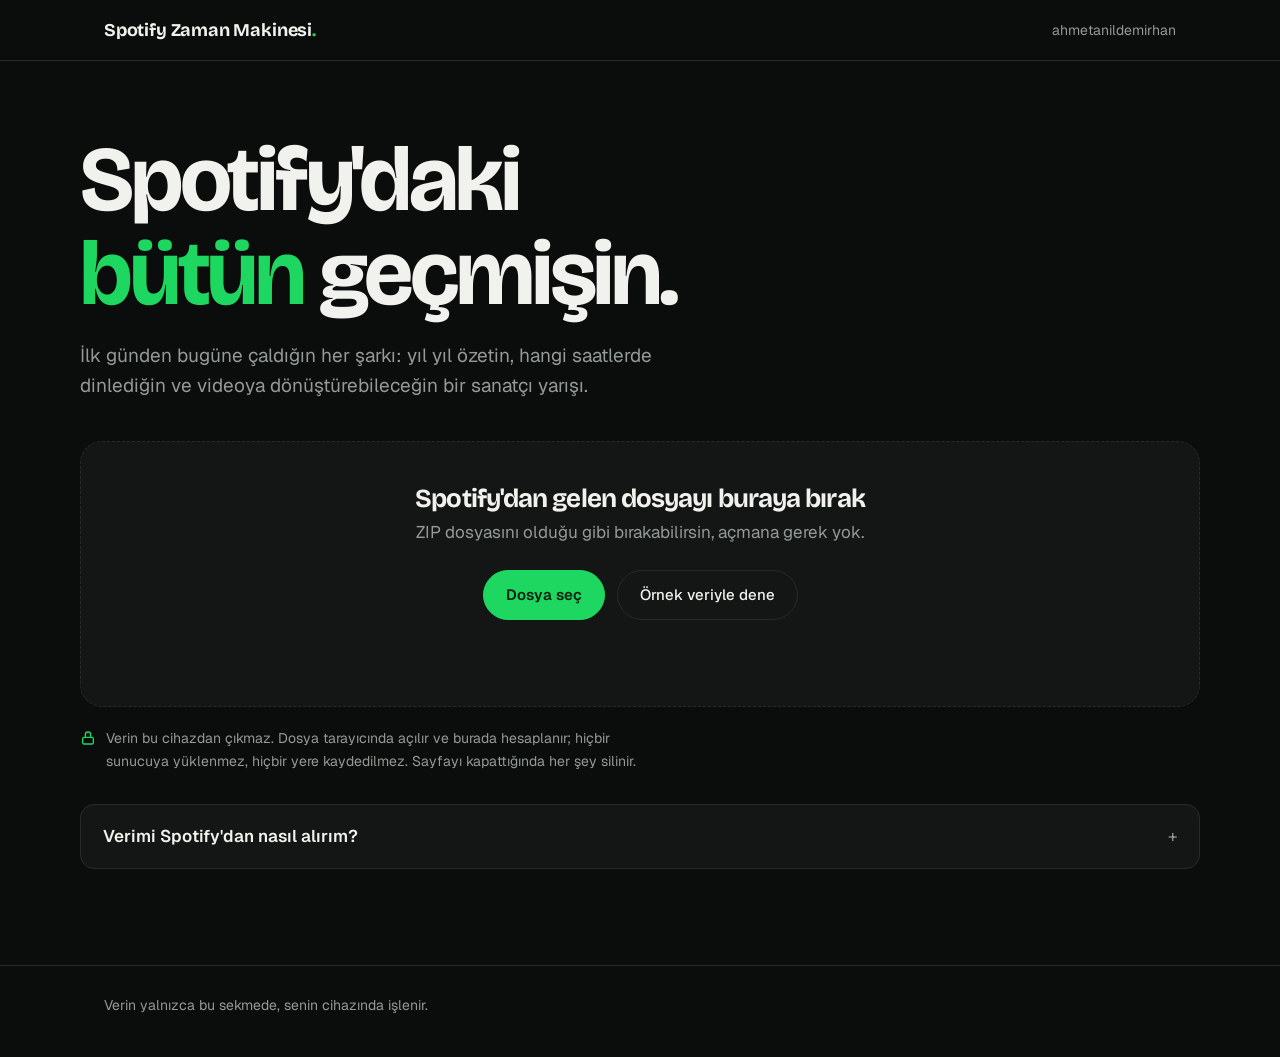
==== spotify/index.html @ abba5cdc "Spotify page: stream large exports, count real skips, spread bar colors Tested against a full 13-yea" ====
<!doctype html>
<html lang="tr">
<head>
  <meta charset="utf-8">
  <meta name="viewport" content="width=device-width, initial-scale=1">
  <title>Spotify Zaman Makinesi</title>
  <meta name="description" content="Spotify'daki bütün dinleme geçmişini yükle: yıllara göre özetin, dinleme saatlerin ve videoya dönüştürülebilen sanatçı yarışın. Verin cihazından çıkmaz.">
  <meta name="robots" content="noindex">
  <meta name="theme-color" content="#0b0d0c">
  <link rel="preconnect" href="https://fonts.googleapis.com">
  <link rel="preconnect" href="https://fonts.gstatic.com" crossorigin>
  <link href="https://fonts.googleapis.com/css2?family=Bricolage+Grotesque:opsz,wght@12..96,500..800&family=Geist:wght@400;500;600&display=swap" rel="stylesheet">
  <style>
    :root {
      color-scheme: dark;
      --bg: #0b0d0c;
      --bg-2: #131615;
      --bg-3: #1b1f1d;
      --line: #262b29;
      --text: #f1f2ee;
      --muted: #949a95;
      --accent: #1ed760;
      --accent-ink: #06210f;
      --warm: #ff4d2e;
      --radius: 14px;
      --max: 1120px;
    }
    * { box-sizing: border-box; margin: 0; padding: 0; }
    html { scroll-behavior: smooth; }
    body {
      background: var(--bg);
      color: var(--text);
      font-family: Geist, system-ui, sans-serif;
      font-size: 17px;
      line-height: 1.6;
      -webkit-font-smoothing: antialiased;
    }
    a { color: inherit; }
    button, select, input { font: inherit; color: inherit; }
    .wrap { max-width: var(--max); margin: 0 auto; padding: 0 24px; }
    .display { font-family: "Bricolage Grotesque", system-ui, sans-serif; font-weight: 700; letter-spacing: -.035em; line-height: 1.02; }
    .muted { color: var(--muted); }
    .hidden { display: none !important; }

    header.top { border-bottom: 1px solid var(--line); }
    header.top .wrap { display: flex; align-items: center; justify-content: space-between; gap: 16px; height: 60px; }
    .logo { font-family: "Bricolage Grotesque", system-ui, sans-serif; font-weight: 700; text-decoration: none; font-size: 18px; letter-spacing: -.01em; white-space: nowrap; }
    .logo span { color: var(--accent); }
    .top-link { font-size: 14px; color: var(--muted); text-decoration: none; }
    .top-link:hover { color: var(--text); }

    .btn {
      display: inline-flex; align-items: center; justify-content: center; gap: 8px;
      padding: 12px 22px; border-radius: 999px; border: 1px solid var(--line);
      background: var(--bg-2); cursor: pointer; font-weight: 500; font-size: 15px;
      text-decoration: none; transition: border-color .2s, background .2s;
    }
    .btn:hover { border-color: var(--muted); }
    .btn.primary { background: var(--accent); color: var(--accent-ink); border-color: var(--accent); font-weight: 600; }
    .btn.primary:hover { background: #3be476; }
    .btn:disabled { opacity: .45; cursor: not-allowed; }

    /* Upload screen */
    .intro { padding: 72px 0 96px; }
    .intro h1 { font-size: clamp(44px, 8vw, 92px); max-width: 12ch; }
    .intro h1 em { font-style: normal; color: var(--accent); }
    .intro .lead { font-size: 19px; color: var(--muted); max-width: 46ch; margin-top: 20px; }
    .drop {
      margin-top: 40px; border: 1.5px dashed var(--line); border-radius: 22px;
      padding: 44px 24px; text-align: center; background: var(--bg-2);
      transition: border-color .2s, background .2s;
    }
    .drop.over { border-color: var(--accent); background: #10201a; }
    .drop h2 { font-size: 26px; }
    .drop p { color: var(--muted); margin-top: 6px; }
    .drop .actions { margin-top: 24px; display: flex; flex-wrap: wrap; gap: 12px; justify-content: center; }
    .status { margin-top: 18px; min-height: 1.6em; font-size: 15px; }
    .status.error { color: var(--warm); }
    .privacy { display: flex; gap: 10px; align-items: flex-start; margin-top: 20px; font-size: 14px; color: var(--muted); max-width: 64ch; }
    .privacy svg { flex: none; margin-top: 3px; color: var(--accent); }

    details.howto { margin-top: 32px; border: 1px solid var(--line); border-radius: var(--radius); background: var(--bg-2); }
    details.howto summary { cursor: pointer; padding: 18px 22px; font-weight: 600; list-style: none; display: flex; justify-content: space-between; gap: 12px; }
    details.howto summary::-webkit-details-marker { display: none; }
    details.howto summary::after { content: "+"; color: var(--muted); font-weight: 400; }
    details.howto[open] summary::after { content: "–"; }
    details.howto ol { padding: 0 22px 22px 44px; color: var(--muted); }
    details.howto li { margin-top: 8px; }
    details.howto strong { color: var(--text); font-weight: 600; }

    /* Results */
    .banner {
      margin-top: 24px; padding: 12px 18px; border-radius: 12px; font-size: 15px;
      background: #10201a; border: 1px solid #1d3a2b; display: flex; gap: 12px; flex-wrap: wrap; align-items: center; justify-content: space-between;
    }
    .banner.warn { background: #24130f; border-color: #4a2219; }
    .banner button { background: none; border: none; color: var(--accent); cursor: pointer; font-weight: 600; padding: 0; }
    section.block { padding: 72px 0 0; }
    section.block:last-of-type { padding-bottom: 96px; }
    .eyebrow { font-size: 13px; text-transform: uppercase; letter-spacing: .14em; color: var(--accent); font-weight: 600; }
    section.block h2 { font-size: clamp(32px, 5vw, 52px); margin-top: 10px; }
    section.block .intro-text { color: var(--muted); margin-top: 10px; max-width: 60ch; }

    .hero-res { padding-top: 56px; }
    .hero-res .since { color: var(--muted); font-size: 18px; }
    .hero-res .big { font-size: clamp(64px, 14vw, 168px); color: var(--accent); margin-top: 6px; }
    .hero-res .big small { font-size: .32em; color: var(--text); letter-spacing: -.02em; margin-left: .2em; }
    .hero-res .sub { font-size: 20px; margin-top: 10px; max-width: 40ch; }
    .stats { display: grid; grid-template-columns: repeat(auto-fill, minmax(190px, 1fr)); gap: 12px; margin-top: 40px; }
    .stat { background: var(--bg-2); border: 1px solid var(--line); border-radius: var(--radius); padding: 18px 20px; min-width: 0; }
    .stat .k { font-size: 13px; color: var(--muted); }
    .stat .v { font-family: "Bricolage Grotesque", system-ui, sans-serif; font-weight: 700; font-size: 30px; letter-spacing: -.03em; margin-top: 2px; overflow-wrap: anywhere; line-height: 1.15; }
    .stat .v.sm { font-size: 20px; }
    .stat .d { font-size: 14px; color: var(--muted); margin-top: 4px; overflow-wrap: anywhere; }
    .first-song { margin-top: 12px; background: var(--bg-2); border: 1px solid var(--line); border-radius: var(--radius); padding: 18px 20px; }
    .first-song .k { font-size: 13px; color: var(--muted); }
    .first-song .v { font-size: 19px; font-weight: 600; margin-top: 2px; overflow-wrap: anywhere; }

    .year-bars { display: flex; align-items: flex-end; gap: 6px; height: 200px; margin-top: 32px; padding-bottom: 26px; position: relative; }
    .year-bars button {
      flex: 1; min-width: 0; height: 100%; display: flex; flex-direction: column; justify-content: flex-end; align-items: center;
      background: none; border: none; cursor: pointer; position: relative; padding: 0;
    }
    .year-bars .bar { width: 100%; background: var(--bg-3); border-radius: 6px 6px 2px 2px; transition: background .2s; }
    .year-bars button:hover .bar, .year-bars button.peak .bar { background: var(--accent); }
    .year-bars .lbl { position: absolute; bottom: -24px; font-size: 12px; color: var(--muted); }
    .year-bars .val { font-size: 11px; color: var(--muted); margin-bottom: 4px; white-space: nowrap; }

    .years { display: grid; grid-template-columns: repeat(auto-fill, minmax(300px, 1fr)); gap: 14px; margin-top: 40px; }
    .year { background: var(--bg-2); border: 1px solid var(--line); border-radius: 18px; padding: 22px; min-width: 0; scroll-margin-top: 20px; }
    .year .yh { display: flex; justify-content: space-between; align-items: baseline; gap: 12px; }
    .year .yn { font-size: 40px; }
    .year .yt { color: var(--muted); font-size: 14px; text-align: right; }
    .year h3 { font-size: 12px; text-transform: uppercase; letter-spacing: .12em; color: var(--muted); font-weight: 600; margin-top: 18px; }
    .rank { list-style: none; margin-top: 8px; }
    .rank li { display: grid; grid-template-columns: 20px 1fr auto; gap: 8px; align-items: center; font-size: 15px; padding: 5px 0; min-width: 0; }
    .rank .n { color: var(--muted); font-size: 13px; text-align: right; }
    .rank .t { min-width: 0; overflow: hidden; text-overflow: ellipsis; white-space: nowrap; }
    .rank .t span { color: var(--muted); }
    .rank .m { color: var(--muted); font-size: 13px; white-space: nowrap; }
    .rank .meter { grid-column: 2 / 4; height: 3px; background: var(--bg-3); border-radius: 2px; margin-top: -2px; overflow: hidden; }
    .rank .meter i { display: block; height: 100%; background: var(--accent); border-radius: 2px; }
    .rank li.top .t { font-weight: 600; }

    .tabs { display: inline-flex; gap: 4px; padding: 4px; border-radius: 999px; background: var(--bg-2); border: 1px solid var(--line); margin-top: 28px; }
    .tabs button { border: none; background: none; padding: 8px 16px; border-radius: 999px; cursor: pointer; font-size: 14px; color: var(--muted); }
    .tabs button[aria-selected="true"] { background: var(--text); color: var(--bg); font-weight: 600; }
    .alltime { margin-top: 20px; background: var(--bg-2); border: 1px solid var(--line); border-radius: 18px; padding: 10px 22px 18px; }
    .alltime .rank li { font-size: 16px; padding: 7px 0; }

    .heat-wrap { margin-top: 32px; background: var(--bg-2); border: 1px solid var(--line); border-radius: 18px; padding: 22px; }
    .heat { display: grid; grid-template-columns: 34px repeat(24, 1fr); gap: 3px; }
    .heat .c { aspect-ratio: 1; border-radius: 3px; background: var(--accent); min-width: 0; }
    .heat .dl { font-size: 12px; color: var(--muted); align-self: center; }
    .heat .hl { font-size: 11px; color: var(--muted); text-align: center; }
    .heat-facts { display: grid; grid-template-columns: repeat(auto-fit, minmax(200px, 1fr)); gap: 12px; margin-top: 16px; }

    .race-box { margin-top: 32px; background: var(--bg-2); border: 1px solid var(--line); border-radius: 18px; padding: 18px; }
    .race-stage { display: flex; justify-content: center; background: #060807; border-radius: 12px; overflow: hidden; }
    .race-stage canvas { display: block; max-width: 100%; max-height: 72vh; width: auto; height: auto; }
    .race-controls { display: flex; flex-wrap: wrap; gap: 12px 18px; align-items: center; margin-top: 16px; }
    .race-controls label { display: flex; flex-direction: column; gap: 4px; font-size: 12px; color: var(--muted); }
    .race-controls select {
      background: var(--bg-3); border: 1px solid var(--line); border-radius: 10px; padding: 8px 12px; font-size: 14px; color: var(--text);
    }
    .race-controls .grow { flex: 1; }
    .scrub { display: flex; gap: 12px; align-items: center; margin-top: 14px; }
    .scrub input { flex: 1; accent-color: var(--accent); }
    .scrub .when { font-size: 14px; color: var(--muted); min-width: 9ch; text-align: right; font-variant-numeric: tabular-nums; }
    .rec-note { font-size: 14px; color: var(--muted); margin-top: 12px; }
    .rec-note.on { color: var(--warm); }

    footer { border-top: 1px solid var(--line); padding: 28px 0 40px; font-size: 14px; color: var(--muted); }
    footer .wrap { display: flex; flex-wrap: wrap; gap: 12px 24px; justify-content: space-between; }

    @media (max-width: 600px) {
      .wrap { padding: 0 16px; }
      .intro { padding: 48px 0 64px; }
      .drop { padding: 32px 18px; }
      .years { display: flex; overflow-x: auto; scroll-snap-type: x mandatory; gap: 10px; margin: 32px -16px 0; padding: 0 16px 8px; scroll-padding: 0 16px; }
      .year { flex: 0 0 86%; scroll-snap-align: start; }
      .heat { grid-template-columns: 26px repeat(24, 1fr); gap: 2px; }
      .heat .hl:nth-child(odd) { visibility: hidden; }
      .race-box { padding: 10px; }
      .year-bars .val { display: none; }
    }
  </style>
</head>
<body>

<header class="top">
  <div class="wrap">
    <a class="logo" href="./">Spotify Zaman Makinesi<span>.</span></a>
    <a class="top-link" href="../">ahmetanildemirhan</a>
  </div>
</header>

<main>
  <!-- Upload -->
  <div id="upload" class="wrap intro">
    <h1 class="display">Spotify'daki <em>bütün</em> geçmişin.</h1>
    <p class="lead">İlk günden bugüne çaldığın her şarkı: yıl yıl özetin, hangi saatlerde dinlediğin ve videoya dönüştürebileceğin bir sanatçı yarışı.</p>

    <div class="drop" id="drop">
      <h2 class="display">Spotify'dan gelen dosyayı buraya bırak</h2>
      <p>ZIP dosyasını olduğu gibi bırakabilirsin, açmana gerek yok.</p>
      <div class="actions">
        <button class="btn primary" id="pick">Dosya seç</button>
        <button class="btn" id="demo">Örnek veriyle dene</button>
      </div>
      <input type="file" id="file" accept=".zip,.json,application/zip,application/json" multiple hidden>
      <div class="status" id="status" role="status"></div>
    </div>

    <p class="privacy">
      <svg width="16" height="16" viewBox="0 0 24 24" fill="none" stroke="currentColor" stroke-width="2" aria-hidden="true"><rect x="4" y="11" width="16" height="10" rx="2"/><path d="M8 11V7a4 4 0 0 1 8 0v4"/></svg>
      <span>Verin bu cihazdan çıkmaz. Dosya tarayıcında açılır ve burada hesaplanır; hiçbir sunucuya yüklenmez, hiçbir yere kaydedilmez. Sayfayı kapattığında her şey silinir.</span>
    </p>

    <details class="howto">
      <summary>Verimi Spotify'dan nasıl alırım?</summary>
      <ol>
        <li>Bilgisayardan <strong>spotify.com/account/privacy</strong> adresine gir ve giriş yap.</li>
        <li>Aşağı in, <strong>"Extended streaming history"</strong> (Genişletilmiş dinleme geçmişi) kutusunu işaretle. "Account data" sadece son bir yılı verir.</li>
        <li><strong>Request data</strong> butonuna bas ve Spotify'ın gönderdiği onay e-postasındaki linke tıkla.</li>
        <li>Birkaç gün içinde (en geç 30 gün) indirme linki e-postayla gelir. İndirdiğin <strong>my_spotify_data.zip</strong> dosyasını buraya bırak.</li>
      </ol>
    </details>
  </div>

  <!-- Results -->
  <div id="results" class="hidden">
    <div class="wrap">
      <div class="banner hidden" id="banner"></div>

      <section class="hero-res">
        <p class="since" id="since"></p>
        <p class="big display" id="bigHours"></p>
        <p class="sub" id="bigSub"></p>
        <div class="stats" id="stats"></div>
        <div class="first-song" id="firstSong"></div>
      </section>

      <section class="block" id="race">
        <p class="eyebrow">Sanatçı yarışı</p>
        <h2 class="display">Kim, ne zaman öne geçti?</h2>
        <p class="intro-text">En çok dinlediğin sanatçılar ay ay yarışıyor. Formatı seç, oynat, beğenirsen video olarak indir.</p>
        <div class="race-box">
          <div class="race-stage"><canvas id="raceCanvas" width="1920" height="1080" aria-label="Sanatçı yarışı animasyonu"></canvas></div>
          <div class="scrub">
            <button class="btn primary" id="play" style="padding:10px 18px">Oynat</button>
            <input type="range" id="scrub" min="0" max="1" step="0.01" value="0" aria-label="Zaman">
            <span class="when" id="when"></span>
          </div>
          <div class="race-controls">
            <label>Ölçü
              <select id="mode">
                <option value="total">Toplam (ilk günden beri)</option>
                <option value="window">Son 12 ay</option>
              </select>
            </label>
            <label>Format
              <select id="ratio">
                <option value="16:9">Yatay 16:9 (YouTube)</option>
                <option value="9:16">Dikey 9:16 (Reels, TikTok)</option>
                <option value="1:1">Kare 1:1</option>
              </select>
            </label>
            <label>Hız
              <select id="speed">
                <option value="2.5">Yavaş</option>
                <option value="4" selected>Normal</option>
                <option value="7">Hızlı</option>
              </select>
            </label>
            <span class="grow"></span>
            <button class="btn" id="record">Video olarak indir</button>
          </div>
          <p class="rec-note" id="recNote"></p>
        </div>
      </section>

      <section class="block" id="yearsSec">
        <p class="eyebrow">Yıl yıl</p>
        <h2 class="display">Her yılın kendi şarkısı var.</h2>
        <p class="intro-text">Yıllara göre toplam dinleme süren. Bir yıla dokunursan o yılın özetine gidersin.</p>
        <div class="year-bars" id="yearBars"></div>
        <div class="years" id="years"></div>
      </section>

      <section class="block">
        <p class="eyebrow">Tüm zamanlar</p>
        <h2 class="display">Hiç eskimeyenler.</h2>
        <div class="tabs" role="tablist">
          <button role="tab" aria-selected="true" data-tab="artists">Sanatçılar</button>
          <button role="tab" aria-selected="false" data-tab="tracks">Şarkılar</button>
        </div>
        <div class="alltime"><ol class="rank" id="allTime"></ol></div>
      </section>

      <section class="block">
        <p class="eyebrow">Dinleme saatlerin</p>
        <h2 class="display" id="clockTitle">Ne zaman dinliyorsun?</h2>
        <p class="intro-text">Haftanın günü ve saate göre toplam dinleme. Renk ne kadar koyuysa o saatte o kadar çok dinlemişsin.</p>
        <div class="heat-wrap">
          <div class="heat" id="heat"></div>
          <div class="heat-facts" id="heatFacts"></div>
        </div>
      </section>
    </div>
  </div>
</main>

<footer>
  <div class="wrap">
    <span>Verin yalnızca bu sekmede, senin cihazında işlenir.</span>
    <button class="btn hidden" id="reset" style="padding:8px 16px">Başka bir dosya yükle</button>
  </div>
</footer>

<script>
(function () {
  "use strict";

  var nf = new Intl.NumberFormat("tr-TR");
  var nf1 = new Intl.NumberFormat("tr-TR", { maximumFractionDigits: 1 });
  var MONTHS = ["Ocak", "Şubat", "Mart", "Nisan", "Mayıs", "Haziran", "Temmuz", "Ağustos", "Eylül", "Ekim", "Kasım", "Aralık"];
  var DAYS = ["Pzt", "Sal", "Çar", "Per", "Cum", "Cmt", "Paz"];
  var DAYS_LONG = ["Pazartesi", "Salı", "Çarşamba", "Perşembe", "Cuma", "Cumartesi", "Pazar"];
  var HOUR = 3.6e6;
  var MIN_PLAY = 30000; // Spotify counts a stream after 30 seconds.

  var $ = function (id) { return document.getElementById(id); };
  function esc(s) {
    return String(s).replace(/[&<>"']/g, function (c) {
      return { "&": "&amp;", "<": "&lt;", ">": "&gt;", '"': "&quot;", "'": "&#39;" }[c];
    });
  }
  function hours(ms) { return ms / HOUR; }
  function fmtHours(ms) {
    var h = hours(ms);
    return (h >= 10 ? nf.format(Math.round(h)) : nf1.format(h)) + " saat";
  }
  function fmtDate(t) {
    var d = new Date(t);
    return d.getDate() + " " + MONTHS[d.getMonth()] + " " + d.getFullYear();
  }

  /* ---------- Reading files ---------- */

  // Minimal ZIP reader: walks the central directory and inflates entries with
  // the browser's built-in DecompressionStream, so no library is needed.
  async function readZip(file, onEntry) {
    var buf = await file.arrayBuffer();
    var dv = new DataView(buf);
    var eocd = -1;
    for (var i = buf.byteLength - 22; i >= Math.max(0, buf.byteLength - 65557); i--) {
      if (dv.getUint32(i, true) === 0x06054b50) { eocd = i; break; }
    }
    if (eocd < 0) throw new Error("Bu dosya geçerli bir ZIP gibi görünmüyor.");
    var count = dv.getUint16(eocd + 10, true);
    var p = dv.getUint32(eocd + 16, true);
    if (p === 0xffffffff) throw new Error("ZIP dosyası çok büyük. Açıp içindeki JSON dosyalarını bırakmayı dene.");
    var dec = new TextDecoder();
    var wanted = [];
    for (var n = 0; n < count; n++) {
      if (dv.getUint32(p, true) !== 0x02014b50) break;
      var method = dv.getUint16(p + 10, true);
      var size = dv.getUint32(p + 20, true);
      var nameLen = dv.getUint16(p + 28, true);
      var extraLen = dv.getUint16(p + 30, true);
      var commentLen = dv.getUint16(p + 32, true);
      var local = dv.getUint32(p + 42, true);
      var name = dec.decode(new Uint8Array(buf, p + 46, nameLen));
      p += 46 + nameLen + extraLen + commentLen;
      if (isHistoryName(name) && (method === 0 || method === 8)) wanted.push({ method: method, size: size, local: local });
    }
    // Inflate and hand over one file at a time so only one is held in memory.
    for (var w = 0; w < wanted.length; w++) {
      var e = wanted[w];
      var start = e.local + 30 + dv.getUint16(e.local + 26, true) + dv.getUint16(e.local + 28, true);
      var data = new Uint8Array(buf, start, e.size);
      var text;
      if (e.method === 0) text = dec.decode(data);
      else {
        var stream = new Blob([data]).stream().pipeThrough(new DecompressionStream("deflate-raw"));
        text = await new Response(stream).text();
      }
      onEntry(text, w + 1, wanted.length);
    }
    return wanted.length;
  }

  function isHistoryName(name) {
    var base = name.split("/").pop();
    return /\.json$/i.test(base) && /stream(ing)?_?history/i.test(base);
  }

  async function readFiles(files, parser) {
    var found = 0;
    for (var i = 0; i < files.length; i++) {
      var f = files[i];
      if (/\.zip$/i.test(f.name) || f.type === "application/zip") {
        setStatus(f.name + " açılıyor…");
        found += await readZip(f, function (text, k, total) {
          setStatus("Dinleme geçmişi okunuyor: " + k + " / " + total);
          parser.add(text);
        });
      } else if (/\.json$/i.test(f.name)) {
        parser.add(await f.text());
        found++;
      }
      await new Promise(function (r) { setTimeout(r, 0); });
    }
    return found;
  }

  // Spotify ships two formats: "Extended streaming history" (every play since
  // the account was opened) and the lighter "Account data" (last ~12 months).
  function makeParser() {
    var extended = [], basic = [];
    function add(text) {
      var arr;
      try { arr = JSON.parse(text); } catch (err) { return; }
      if (!Array.isArray(arr)) return;
      arr.forEach(function (r) {
        if (r.ts !== undefined) {
          var t = Date.parse(r.ts);
          if (isNaN(t)) return;
          if (r.master_metadata_track_name) {
            var ms = +r.ms_played || 0;
            extended.push({
              t: t, ms: ms, track: r.master_metadata_track_name, artist: r.master_metadata_album_artist_name || "Bilinmeyen sanatçı",
              skip: ms < MIN_PLAY && (r.skipped === true || r.reason_end === "fwdbtn")
            });
          } else if (r.episode_name || r.episode_show_name || r.audiobook_title) {
            extended.push({ t: t, ms: +r.ms_played || 0, pod: true });
          }
        } else if (r.endTime !== undefined) {
          var tb = Date.parse(String(r.endTime).replace(" ", "T") + ":00Z");
          if (isNaN(tb)) return;
          var bms = +r.msPlayed || 0;
          if (r.trackName) basic.push({ t: tb, ms: bms, track: r.trackName, artist: r.artistName || "Bilinmeyen sanatçı", skip: bms > 0 && bms < MIN_PLAY });
          else if (r.podcastName || r.episodeName) basic.push({ t: tb, ms: +r.msPlayed || 0, pod: true });
        }
      });
    }
    // If both formats were uploaded they overlap, so prefer the complete one.
    function result() {
      if (extended.length) return { records: extended, kind: "extended" };
      return { records: basic, kind: basic.length ? "basic" : "none" };
    }
    return { add: add, result: result };
  }

  /* ---------- Demo data ---------- */

  function demoRecords() {
    var seed = 20130314;
    function rnd() { seed = (seed * 1664525 + 1013904223) >>> 0; return seed / 4294967296; }
    var syll = ["Gece", "Mavi", "Neon", "Kuş", "Deniz", "Ayna", "Kum", "Yol", "Rüzgâr", "Sis", "Kahve", "Plak", "Taş", "Ateş", "Yağmur", "Kar", "Işık", "Gölge", "Duman", "Kıyı"];
    var tail = [" Yolcuları", " Sokak", " Kuşlar", " Orkestrası", " ve Arkadaşları", " Kulübü", " Kardeşler", "", " Projesi", " Trio"];
    var words = ["Sabah", "Eski", "Uzak", "Son", "İlk", "Kırmızı", "Sessiz", "Yarım", "Beyaz", "Sıcak", "Kayıp", "Yeni"];
    var nouns = ["Mektup", "Şehir", "Balkon", "Tren", "Yaz", "Sokak", "Hikâye", "Pazar", "Telefon", "Fotoğraf", "Liman", "Kapı"];
    var start = Date.UTC(2013, 2, 14), end = Date.UTC(2026, 8, 30);
    var span = end - start;
    var artists = [];
    for (var a = 0; a < 46; a++) {
      var name = syll[Math.floor(rnd() * syll.length)] + tail[Math.floor(rnd() * tail.length)];
      if (artists.some(function (x) { return x.name === name; })) { a--; continue; }
      var tracks = [];
      for (var k = 0; k < 10; k++) tracks.push(words[Math.floor(rnd() * words.length)] + " " + nouns[Math.floor(rnd() * nouns.length)]);
      artists.push({
        name: name, tracks: tracks,
        peak: rnd(), width: 0.06 + rnd() * 0.22,
        base: rnd() < 0.18 ? 0.25 : 0.02, weight: 0.4 + rnd() * 1.4
      });
    }
    var hourW = [5, 3, 2, 1, 1, 1, 2, 4, 7, 8, 7, 7, 8, 8, 8, 8, 9, 10, 11, 12, 13, 13, 11, 8];
    var hourSum = hourW.reduce(function (s, x) { return s + x; }, 0);
    function pickHour() {
      var r = rnd() * hourSum;
      for (var h = 0; h < 24; h++) { r -= hourW[h]; if (r <= 0) return h; }
      return 23;
    }
    var out = [];
    var days = Math.floor(span / 864e5);
    for (var d = 0; d < days; d++) {
      var x = d / days;
      var ws = artists.map(function (ar) {
        var g = Math.exp(-Math.pow((x - ar.peak) / ar.width, 2));
        return ar.weight * (ar.base + g);
      });
      var total = ws.reduce(function (s, w) { return s + w; }, 0);
      var plays = Math.floor(10 + rnd() * 30 + x * 15);
      for (var p = 0; p < plays; p++) {
        var r = rnd() * total, idx = 0;
        while (idx < ws.length - 1 && (r -= ws[idx]) > 0) idx++;
        var ar = artists[idx];
        var ti = Math.floor(Math.pow(rnd(), 1.8) * ar.tracks.length);
        var skipped = rnd() < 0.2;
        out.push({
          t: start + d * 864e5 + pickHour() * HOUR + Math.floor(rnd() * HOUR),
          ms: skipped ? Math.floor(rnd() * 25000) : Math.floor(150000 + rnd() * 110000),
          track: ar.tracks[ti], artist: ar.name, skip: skipped
        });
      }
      if (rnd() < 0.15) out.push({ t: start + d * 864e5 + 8 * HOUR, ms: Math.floor(600000 + rnd() * 2400000), pod: true });
    }
    out.push({ t: start + 19 * HOUR, ms: 214000, track: artists[0].tracks[0], artist: artists[0].name });
    return out;
  }

  /* ---------- Aggregation ---------- */

  function aggregate(records) {
    records.sort(function (a, b) { return a.t - b.t; });
    var music = records.filter(function (r) { return !r.pod; });
    if (!music.length) throw new Error("Dosyada müzik dinleme kaydı bulamadım.");
    var first = new Date(music[0].t), last = new Date(music[music.length - 1].t);
    var y0 = first.getFullYear(), m0 = first.getMonth();
    var months = (last.getFullYear() - y0) * 12 + last.getMonth() - m0 + 1;

    var A = { ms: 0, plays: 0, podMs: 0, skips: 0, first: music[0], last: music[music.length - 1], y0: y0, m0: m0, months: months };
    var artists = new Map(), tracks = new Map(), years = new Map();
    var heat = []; for (var i = 0; i < 7; i++) heat.push(new Float64Array(24));
    var artistMonth = new Map();
    var days = new Set();

    records.forEach(function (r) {
      if (r.pod) { A.podMs += r.ms; return; }
      var d = new Date(r.t);
      var y = d.getFullYear();
      var play = r.ms >= MIN_PLAY ? 1 : 0;
      A.ms += r.ms; A.plays += play;
      if (r.skip) A.skips++;
      days.add(y * 400 + d.getMonth() * 32 + d.getDate());

      var ar = artists.get(r.artist);
      if (!ar) { ar = { name: r.artist, ms: 0, plays: 0, first: r.t }; artists.set(r.artist, ar); }
      ar.ms += r.ms; ar.plays += play;

      var key = r.track + "\u0001" + r.artist;
      var tr = tracks.get(key);
      if (!tr) { tr = { track: r.track, artist: r.artist, ms: 0, plays: 0 }; tracks.set(key, tr); }
      tr.ms += r.ms; tr.plays += play;

      var yr = years.get(y);
      if (!yr) { yr = { year: y, ms: 0, plays: 0, artists: new Map(), tracks: new Map() }; years.set(y, yr); }
      yr.ms += r.ms; yr.plays += play;
      var ya = yr.artists.get(r.artist) || 0; yr.artists.set(r.artist, ya + r.ms);
      var yt = yr.tracks.get(key);
      if (!yt) { yt = { track: r.track, artist: r.artist, plays: 0, ms: 0 }; yr.tracks.set(key, yt); }
      yt.plays += play; yt.ms += r.ms;

      heat[(d.getDay() + 6) % 7][d.getHours()] += r.ms;

      var mi = (y - y0) * 12 + d.getMonth() - m0;
      var am = artistMonth.get(r.artist);
      if (!am) { am = new Float64Array(months); artistMonth.set(r.artist, am); }
      am[mi] += r.ms;
    });

    A.artists = Array.from(artists.values()).sort(function (a, b) { return b.ms - a.ms; });
    A.tracks = Array.from(tracks.values()).sort(function (a, b) { return b.plays - a.plays || b.ms - a.ms; });
    A.years = Array.from(years.values()).sort(function (a, b) { return a.year - b.year; });
    A.heat = heat;
    A.activeDays = days.size;
    A.artistMonth = artistMonth;
    return A;
  }

  /* ---------- Rendering the page ---------- */

  function rankList(items, opts) {
    var max = items.length ? opts.value(items[0]) : 1;
    return items.map(function (it, i) {
      return '<li class="' + (i === 0 ? "top" : "") + '"><span class="n">' + (i + 1) + '</span>' +
        '<span class="t" title="' + esc(opts.title(it)) + '">' + opts.label(it) + '</span>' +
        '<span class="m">' + opts.meta(it) + '</span>' +
        (opts.meter ? '<span class="n"></span><span class="meter"><i style="width:' + (opts.value(it) / max * 100).toFixed(1) + '%"></i></span>' : "") +
        '</li>';
    }).join("");
  }
  var artistOpts = {
    value: function (a) { return a.ms; }, title: function (a) { return a.name; },
    label: function (a) { return esc(a.name); }, meta: function (a) { return fmtHours(a.ms); }, meter: true
  };
  var trackOpts = {
    value: function (t) { return t.plays; }, title: function (t) { return t.track + " — " + t.artist; },
    label: function (t) { return esc(t.track) + ' <span>· ' + esc(t.artist) + '</span>'; },
    meta: function (t) { return nf.format(t.plays) + " kez"; }, meter: false
  };

  function render(A, kind, isDemo) {
    var banner = $("banner");
    banner.className = "banner hidden";
    if (isDemo) {
      banner.className = "banner";
      banner.innerHTML = '<span>Şu an <strong>örnek veri</strong> görüyorsun. Sanatçılar ve şarkılar uydurma.</span><button type="button" data-reset>Kendi verimi yükle</button>';
    } else if (kind === "basic") {
      banner.className = "banner warn";
      banner.innerHTML = '<span>Bu dosya sadece yaklaşık son bir yılı kapsıyor. Bütün geçmişin için Spotify\'dan <strong>"Extended streaming history"</strong> iste.</span>';
    }

    var totalH = hours(A.ms);
    $("since").textContent = fmtDate(A.first.t) + " ile " + fmtDate(A.last.t) + " arasında";
    $("bigHours").innerHTML = nf.format(Math.round(totalH)) + "<small>saat müzik</small>";
    var dayCount = totalH / 24;
    $("bigSub").textContent = "Yani aralıksız " + nf.format(Math.round(dayCount)) + " gün. Bu sürede " +
      nf.format(A.plays) + " şarkı dinledin.";

    var topA = A.artists[0], topT = A.tracks[0];
    var stats = [
      ["Farklı sanatçı", nf.format(A.artists.length), ""],
      ["Farklı şarkı", nf.format(A.tracks.length), ""],
      ["Müzik dinlediğin gün", nf.format(A.activeDays), "Günde ortalama " + nf.format(Math.round(A.ms / A.activeDays / 60000)) + " dakika"],
      ["Atladığın şarkı", nf.format(A.skips), "İlk 30 saniyede ileri geçtiklerin"],
      ["Bir numaralı sanatçın", esc(topA.name), fmtHours(topA.ms), true],
      ["Bir numaralı şarkın", esc(topT.track), esc(topT.artist) + " · " + nf.format(topT.plays) + " kez", true]
    ];
    if (A.podMs > HOUR) stats.splice(4, 0, ["Podcast", fmtHours(A.podMs), ""]);
    $("stats").innerHTML = stats.map(function (s) {
      return '<div class="stat"><div class="k">' + s[0] + '</div><div class="v' + (s[3] ? " sm" : "") + '">' + s[1] + '</div>' +
        (s[2] ? '<div class="d">' + s[2] + '</div>' : "") + '</div>';
    }).join("");
    $("firstSong").innerHTML = '<div class="k">Kayıtlardaki ilk şarkın · ' + fmtDate(A.first.t) + '</div>' +
      '<div class="v">' + esc(A.first.track) + ' <span class="muted">— ' + esc(A.first.artist) + '</span></div>';

    // Years
    var maxY = Math.max.apply(null, A.years.map(function (y) { return y.ms; }));
    $("yearBars").innerHTML = A.years.map(function (y) {
      return '<button type="button" data-year="' + y.year + '" class="' + (y.ms === maxY ? "peak" : "") + '" title="' + y.year + ': ' + fmtHours(y.ms) + '">' +
        '<span class="val">' + nf.format(Math.round(hours(y.ms))) + '</span>' +
        '<span class="bar" style="height:' + Math.max(2, y.ms / maxY * 100).toFixed(1) + '%"></span>' +
        '<span class="lbl">’' + String(y.year).slice(2) + '</span></button>';
    }).join("");
    $("years").innerHTML = A.years.slice().reverse().map(function (y) {
      var ta = Array.from(y.artists.entries()).sort(function (a, b) { return b[1] - a[1]; }).slice(0, 5)
        .map(function (e) { return { name: e[0], ms: e[1] }; });
      var tt = Array.from(y.tracks.values()).sort(function (a, b) { return b.plays - a.plays || b.ms - a.ms; }).slice(0, 5);
      return '<article class="year" id="y' + y.year + '"><div class="yh"><span class="yn display">' + y.year + '</span>' +
        '<span class="yt">' + fmtHours(y.ms) + '<br>' + nf.format(y.plays) + ' şarkı</span></div>' +
        '<h3>Sanatçılar</h3><ol class="rank">' + rankList(ta, artistOpts) + '</ol>' +
        '<h3>Şarkılar</h3><ol class="rank">' + rankList(tt, trackOpts) + '</ol></article>';
    }).join("");

    renderAllTime("artists");
    renderHeat(A);
    race.load(A);
  }

  function renderAllTime(tab) {
    document.querySelectorAll(".tabs button").forEach(function (b) {
      b.setAttribute("aria-selected", b.dataset.tab === tab ? "true" : "false");
    });
    $("allTime").innerHTML = tab === "artists"
      ? rankList(state.A.artists.slice(0, 25), artistOpts)
      : rankList(state.A.tracks.slice(0, 25), trackOpts);
  }

  function renderHeat(A) {
    var max = 0, total = 0, dayTot = new Array(7).fill(0), hourTot = new Array(24).fill(0);
    A.heat.forEach(function (row, d) {
      row.forEach(function (v, h) { max = Math.max(max, v); total += v; dayTot[d] += v; hourTot[h] += v; });
    });
    var html = "<span></span>";
    for (var h = 0; h < 24; h++) html += '<span class="hl">' + h + '</span>';
    A.heat.forEach(function (row, d) {
      html += '<span class="dl">' + DAYS[d] + '</span>';
      row.forEach(function (v, hh) {
        var o = max ? Math.pow(v / max, 0.8) : 0;
        html += '<span class="c" style="opacity:' + Math.max(0.05, o).toFixed(3) + '" title="' + DAYS_LONG[d] + ' ' + hh + ':00 · ' + fmtHours(v) + '"></span>';
      });
    });
    $("heat").innerHTML = html;

    var peakH = hourTot.indexOf(Math.max.apply(null, hourTot));
    var peakD = dayTot.indexOf(Math.max.apply(null, dayTot));
    var night = hourTot.slice(0, 5).reduce(function (s, x) { return s + x; }, 0) / total;
    var morning = hourTot.slice(5, 12).reduce(function (s, x) { return s + x; }, 0) / total;
    var label = night > 0.12 ? "Gece kuşusun." : morning > 0.35 ? "Güne müzikle başlıyorsun." : peakH >= 17 ? "Akşamları açılıyorsun." : "Gün boyu müzik.";
    $("clockTitle").textContent = label;
    var facts = [
      ["En yoğun saatin", peakH + ":00 – " + (peakH + 1) % 24 + ":00"],
      ["En çok dinlediğin gün", DAYS_LONG[peakD]],
      ["Gece yarısından sonra (00–05)", "%" + nf.format(Math.round(night * 100))]
    ];
    $("heatFacts").innerHTML = facts.map(function (f) {
      return '<div class="stat"><div class="k">' + f[0] + '</div><div class="v sm">' + f[1] + '</div></div>';
    }).join("");
  }

  /* ---------- Artist race (canvas) ---------- */

  var race = (function () {
    var canvas = $("raceCanvas"), ctx = canvas.getContext("2d");
    var TOP = 10;
    var A = null, data = {}, series = null;
    var t = 0, playing = false, lastTs = 0, snap = true, rec = null, holdUntil = 0;
    var disp = new Map(); // artist -> { y, a } for smooth reordering

    function build(mode) {
      var names = Array.from(A.artistMonth.keys());
      var arrs = names.map(function (n) { return A.artistMonth.get(n); });
      var M = A.months, cur = new Float64Array(names.length), cand = new Set();
      for (var m = 0; m < M; m++) {
        for (var i = 0; i < names.length; i++) {
          cur[i] += arrs[i][m];
          if (mode === "window" && m >= 12) cur[i] -= arrs[i][m - 12];
        }
        // Keep the top TOP+2 of this month as candidates.
        var top = [];
        for (var j = 0; j < names.length; j++) {
          if (cur[j] < 60000) continue;
          if (top.length < TOP + 2 || cur[j] > cur[top[top.length - 1]]) {
            top.push(j);
            top.sort(function (a, b) { return cur[b] - cur[a]; });
            if (top.length > TOP + 2) top.pop();
          }
        }
        top.forEach(function (k) { cand.add(k); });
      }
      var idx = Array.from(cand);
      var vals = idx.map(function () { return new Float64Array(M); });
      var run = idx.map(function () { return 0; });
      for (var mm = 0; mm < M; mm++) {
        idx.forEach(function (k, c) {
          run[c] += arrs[k][mm];
          if (mode === "window" && mm >= 12) run[c] -= arrs[k][mm - 12];
          vals[c][mm] = Math.max(0, run[c]);
        });
      }
      return {
        names: idx.map(function (k) { return names[k]; }),
        vals: vals,
        colors: idx.map(function (k) { return colorFor(names[k]); })
      };
    }

    // Colors go round the palette in the order artists first reach the chart,
    // so neighbours rarely share one, and an artist keeps it across modes.
    var PALETTE = ["#1ed760", "#ff4d2e", "#ffc53d", "#4da3ff", "#c084fc", "#ff7eb6", "#2dd4bf", "#f97316", "#a3e635", "#818cf8", "#f472b6", "#facc15"];
    var colorMap = new Map();
    function colorFor(name) {
      if (!colorMap.has(name)) colorMap.set(name, PALETTE[colorMap.size % PALETTE.length]);
      return colorMap.get(name);
    }

    function load(agg) {
      A = agg; data = {}; colorMap.clear();
      stop();
      $("scrub").max = String(A.months - 1);
      setMode($("mode").value);
      setRatio($("ratio").value);
    }

    function setMode(mode) {
      if (!data[mode]) data[mode] = build(mode);
      series = data[mode];
      series.mode = mode;
      disp.clear();
      snap = true;
      draw(0);
    }

    function setRatio(r) {
      var dims = { "16:9": [1920, 1080], "9:16": [1080, 1920], "1:1": [1080, 1080] }[r];
      canvas.width = dims[0]; canvas.height = dims[1];
      snap = true;
      draw(0);
    }

    function layout() {
      var W = canvas.width, H = canvas.height, portrait = H > W * 1.2, square = !portrait && W < H * 1.2;
      var u = Math.min(W, H);
      return {
        W: W, H: H, u: u, portrait: portrait,
        pad: W * (portrait ? 0.07 : 0.05),
        top: H * (portrait ? 0.2 : square ? 0.24 : 0.25),
        bottom: H * (portrait ? 0.76 : square ? 0.84 : 0.9),
        valueSpace: W * (portrait ? 0.24 : square ? 0.2 : 0.14)
      };
    }

    function monthLabel(m) {
      var mm = A.m0 + Math.floor(m);
      return { month: MONTHS[mm % 12], year: A.y0 + Math.floor(mm / 12) };
    }

    function draw(dt) {
      if (!series) return;
      var L = layout(), W = L.W, H = L.H, M = A.months;
      var i = Math.min(Math.floor(t), M - 1), f = t - i, i2 = Math.min(i + 1, M - 1);
      var cur = series.names.map(function (n, c) {
        return { n: n, c: c, v: series.vals[c][i] * (1 - f) + series.vals[c][i2] * f };
      }).filter(function (e) { return e.v > 60000; });
      cur.sort(function (a, b) { return b.v - a.v; });
      var shown = cur.slice(0, TOP);
      var maxV = shown.length ? shown[0].v : 1;

      // Ease each bar's slot toward its rank so overtakes glide.
      var k = snap ? 1 : 1 - Math.exp(-dt * 9);
      var live = new Set();
      shown.forEach(function (e, r) {
        live.add(e.n);
        var s = disp.get(e.n);
        if (!s) { s = { y: snap ? r : TOP + 0.5, a: snap ? 1 : 0 }; disp.set(e.n, s); }
        s.y += (r - s.y) * k; s.a += (1 - s.a) * k; s.v = e.v; s.c = e.c;
      });
      disp.forEach(function (s, n) {
        if (live.has(n)) return;
        s.y += (TOP + 0.5 - s.y) * k; s.a += (0 - s.a) * k;
        var e = cur.find(function (x) { return x.n === n; });
        s.v = e ? e.v : s.v;
        if (s.a < 0.02) disp.delete(n);
      });
      snap = false;

      // Background
      ctx.fillStyle = "#0b0d0c";
      ctx.fillRect(0, 0, W, H);

      var fam = '"Bricolage Grotesque", Geist, system-ui, sans-serif';
      var body = 'Geist, system-ui, sans-serif';
      ctx.textBaseline = "alphabetic";
      ctx.fillStyle = "#f1f2ee";
      ctx.font = "700 " + Math.round(L.u * (L.portrait ? 0.062 : 0.052)) + "px " + fam;
      ctx.textAlign = "left";
      var titleY = L.pad + L.u * 0.05;
      ctx.fillText("En çok dinlediğim sanatçılar", L.pad, titleY);
      ctx.fillStyle = "#949a95";
      ctx.font = "500 " + Math.round(L.u * (L.portrait ? 0.034 : 0.026)) + "px " + body;
      ctx.fillText(series.mode === "total" ? "İlk günden bu yana toplam dinleme süresi" : "Son 12 aydaki dinleme süresi", L.pad, titleY + L.u * (L.portrait ? 0.06 : 0.048));

      // Date
      var ml = monthLabel(i);
      ctx.textAlign = "right";
      if (L.portrait) {
        ctx.fillStyle = "#1ed760";
        ctx.font = "800 " + Math.round(W * 0.2) + "px " + fam;
        ctx.fillText(String(ml.year), W - L.pad, H * 0.9);
        ctx.fillStyle = "#949a95";
        ctx.font = "600 " + Math.round(W * 0.05) + "px " + fam;
        ctx.fillText(ml.month, W - L.pad, H * 0.9 - W * 0.2);
      } else {
        ctx.fillStyle = "rgba(241,242,238,.13)";
        ctx.font = "800 " + Math.round(L.u * 0.2) + "px " + fam;
        ctx.fillText(String(ml.year), W - L.pad, L.bottom - L.u * 0.02);
        ctx.fillStyle = "rgba(241,242,238,.32)";
        ctx.font = "600 " + Math.round(L.u * 0.05) + "px " + fam;
        ctx.fillText(ml.month, W - L.pad, L.bottom - L.u * 0.22);
      }

      // Bars
      var rowH = (L.bottom - L.top) / TOP, barH = rowH * 0.76;
      var maxW = W - L.pad * 2 - L.valueSpace;
      var nameFont = Math.round(barH * 0.42), valFont = Math.round(barH * 0.36);
      var items = Array.from(disp.entries()).sort(function (a, b) { return b[1].y - a[1].y; });
      items.forEach(function (it) {
        var name = it[0], s = it[1];
        var y = L.top + s.y * rowH + (rowH - barH) / 2;
        if (y > H) return;
        var w = Math.max(barH * 0.2, s.v / maxV * maxW);
        ctx.globalAlpha = Math.max(0, Math.min(1, s.a));
        ctx.fillStyle = series.colors[s.c];
        roundRect(L.pad, y, w, barH, Math.min(barH * 0.18, 14));
        ctx.fill();

        ctx.textAlign = "left";
        ctx.textBaseline = "middle";
        ctx.font = "700 " + nameFont + "px " + fam;
        var label = fit(name, maxW + L.valueSpace * 0.4);
        var tw = ctx.measureText(label).width;
        var cy = y + barH / 2;
        var after;
        if (tw + barH * 0.6 < w) {
          ctx.fillStyle = "#0b0d0c";
          ctx.fillText(label, L.pad + barH * 0.3, cy);
          after = L.pad + w + barH * 0.25;
        } else {
          ctx.fillStyle = "#f1f2ee";
          ctx.fillText(label, L.pad + w + barH * 0.25, cy);
          after = L.pad + w + barH * 0.5 + tw;
        }
        ctx.fillStyle = "#949a95";
        ctx.font = "500 " + valFont + "px " + body;
        ctx.fillText(nf.format(Math.round(hours(s.v))) + " saat", after, cy);
        ctx.textBaseline = "alphabetic";
      });
      ctx.globalAlpha = 1;

      // Footer
      ctx.textAlign = "left";
      ctx.fillStyle = "#5b615d";
      ctx.font = "500 " + Math.round(L.u * 0.02) + "px " + body;
      ctx.fillText("Spotify dinleme geçmişim · " + A.y0 + "–" + new Date(A.last.t).getFullYear(), L.pad, H - L.pad * 0.6);

      $("when").textContent = ml.month.slice(0, 3) + " " + ml.year;
      if (document.activeElement !== $("scrub")) $("scrub").value = String(t);
    }

    function fit(text, max) {
      if (ctx.measureText(text).width <= max) return text;
      var s = text;
      while (s.length > 1 && ctx.measureText(s + "…").width > max) s = s.slice(0, -1);
      return s + "…";
    }

    function roundRect(x, y, w, h, r) {
      ctx.beginPath();
      ctx.moveTo(x, y);
      ctx.lineTo(x + w - r, y);
      ctx.quadraticCurveTo(x + w, y, x + w, y + r);
      ctx.lineTo(x + w, y + h - r);
      ctx.quadraticCurveTo(x + w, y + h, x + w - r, y + h);
      ctx.lineTo(x, y + h);
      ctx.closePath();
    }

    function frame(ts) {
      if (!playing) return;
      var dt = lastTs ? Math.min(0.1, (ts - lastTs) / 1000) : 0;
      lastTs = ts;
      var end = A.months - 1;
      if (t < end) {
        t = Math.min(end, t + dt * parseFloat($("speed").value));
      } else if (!holdUntil) {
        holdUntil = ts + (rec ? 2000 : 0);
      }
      draw(dt);
      if (holdUntil && ts >= holdUntil) { finish(); return; }
      requestAnimationFrame(frame);
    }

    function play() {
      if (!A) return;
      if (t >= A.months - 1) { t = 0; snap = true; }
      playing = true; lastTs = 0; holdUntil = 0;
      $("play").textContent = "Durdur";
      requestAnimationFrame(frame);
    }
    function stop() {
      playing = false;
      $("play").textContent = "Oynat";
    }
    function finish() {
      stop();
      if (rec) rec.stop();
    }

    function seek(v) {
      t = v; snap = true;
      draw(0);
    }

    function record() {
      if (!window.MediaRecorder || !canvas.captureStream) {
        note("Bu tarayıcı video kaydını desteklemiyor. Bilgisayarda Chrome ile dene.", true);
        return;
      }
      var types = ["video/mp4;codecs=avc1.640028", "video/mp4;codecs=avc1", "video/mp4", "video/webm;codecs=vp9", "video/webm"];
      var type = types.find(function (x) { return MediaRecorder.isTypeSupported(x); });
      if (!type) { note("Bu tarayıcı video kaydını desteklemiyor.", true); return; }
      var chunks = [];
      var r = new MediaRecorder(canvas.captureStream(30), { mimeType: type, videoBitsPerSecond: 12e6 });
      r.ondataavailable = function (e) { if (e.data.size) chunks.push(e.data); };
      r.onstop = function () {
        var ext = type.indexOf("mp4") >= 0 ? "mp4" : "webm";
        var blob = new Blob(chunks, { type: type.split(";")[0] });
        var a = document.createElement("a");
        a.href = URL.createObjectURL(blob);
        a.download = "sanatci-yarisi-" + $("ratio").value.replace(":", "x") + "." + ext;
        document.body.appendChild(a); a.click(); a.remove();
        setTimeout(function () { URL.revokeObjectURL(a.href); }, 5000);
        rec = null;
        lock(false);
        note("Video indirildi" + (ext === "webm" ? " (WebM formatında; Premiere için HandBrake ya da CapCut ile MP4'e çevirebilirsin)." : "."), false);
      };
      rec = r;
      lock(true);
      var secs = Math.round((A.months - 1) / parseFloat($("speed").value) + 2);
      note("Kaydediliyor… yaklaşık " + secs + " saniye sürecek. Bitene kadar bu sekmede kal.", true);
      t = 0; snap = true; disp.clear();
      r.start(500);
      play();
    }

    function lock(on) {
      ["play", "record", "mode", "ratio", "speed", "scrub"].forEach(function (id) { $(id).disabled = on; });
    }
    function note(text, warn) {
      var n = $("recNote");
      n.textContent = text;
      n.className = "rec-note" + (warn ? " on" : "");
    }

    return {
      load: load, setMode: setMode, setRatio: setRatio, seek: seek, record: record,
      toggle: function () { playing ? stop() : play(); }
    };
  })();

  /* ---------- Wiring ---------- */

  var state = { A: null };

  function setStatus(text, isError) {
    var s = $("status");
    s.textContent = text || "";
    s.className = "status" + (isError ? " error" : "");
  }

  function show(A, kind, isDemo) {
    state.A = A;
    $("upload").classList.add("hidden");
    $("results").classList.remove("hidden");
    $("reset").classList.remove("hidden");
    render(A, kind, isDemo);
    window.scrollTo(0, 0);
  }

  async function handleFiles(files) {
    if (!files || !files.length) return;
    try {
      setStatus("Dosyalar okunuyor…");
      var parser = makeParser();
      var found = await readFiles(files, parser);
      if (!found) throw new Error("Bu dosyada dinleme geçmişi bulamadım. Spotify'dan gelen ZIP'i ya da içindeki \"Streaming_History\" JSON dosyalarını yükle.");
      setStatus("Hesaplanıyor…");
      await new Promise(function (r) { setTimeout(r, 30); });
      var parsed = parser.result();
      if (!parsed.records.length) throw new Error("Dosyalarda dinleme kaydı bulamadım.");
      var A = aggregate(parsed.records);
      setStatus("");
      show(A, parsed.kind, false);
    } catch (err) {
      console.error(err);
      setStatus(err.message || "Dosya okunamadı.", true);
    }
  }

  function reset() {
    state.A = null;
    $("results").classList.add("hidden");
    $("upload").classList.remove("hidden");
    $("reset").classList.add("hidden");
    $("file").value = "";
    setStatus("");
    window.scrollTo(0, 0);
  }

  var drop = $("drop");
  ["dragenter", "dragover"].forEach(function (ev) {
    drop.addEventListener(ev, function (e) { e.preventDefault(); drop.classList.add("over"); });
  });
  ["dragleave", "drop"].forEach(function (ev) {
    drop.addEventListener(ev, function (e) { e.preventDefault(); drop.classList.remove("over"); });
  });
  drop.addEventListener("drop", function (e) { handleFiles(e.dataTransfer.files); });
  window.addEventListener("dragover", function (e) { e.preventDefault(); });
  window.addEventListener("drop", function (e) { e.preventDefault(); });

  $("pick").addEventListener("click", function () { $("file").click(); });
  $("file").addEventListener("change", function (e) { handleFiles(e.target.files); });
  $("demo").addEventListener("click", function () {
    setStatus("Örnek veri hazırlanıyor…");
    setTimeout(function () { show(aggregate(demoRecords()), "extended", true); setStatus(""); }, 30);
  });
  $("reset").addEventListener("click", reset);
  document.addEventListener("click", function (e) {
    if (e.target.closest("[data-reset]")) reset();
    var yb = e.target.closest("[data-year]");
    if (yb) $("y" + yb.dataset.year).scrollIntoView({ behavior: "smooth", block: "start", inline: "start" });
    var tab = e.target.closest("[data-tab]");
    if (tab) renderAllTime(tab.dataset.tab);
  });

  $("play").addEventListener("click", function () { race.toggle(); });
  $("record").addEventListener("click", function () { race.record(); });
  $("mode").addEventListener("change", function (e) { race.setMode(e.target.value); });
  $("ratio").addEventListener("change", function (e) { race.setRatio(e.target.value); });
  $("scrub").addEventListener("input", function (e) { race.seek(parseFloat(e.target.value)); });

  // Make sure the canvas uses the real fonts, not the fallback.
  if (document.fonts && document.fonts.load) {
    Promise.all([
      document.fonts.load('700 40px "Bricolage Grotesque"'),
      document.fonts.load('500 20px Geist')
    ]).then(function () { if (state.A) race.seek(parseFloat($("scrub").value) || 0); }).catch(function () {});
  }
})();
</script>
</body>
</html>
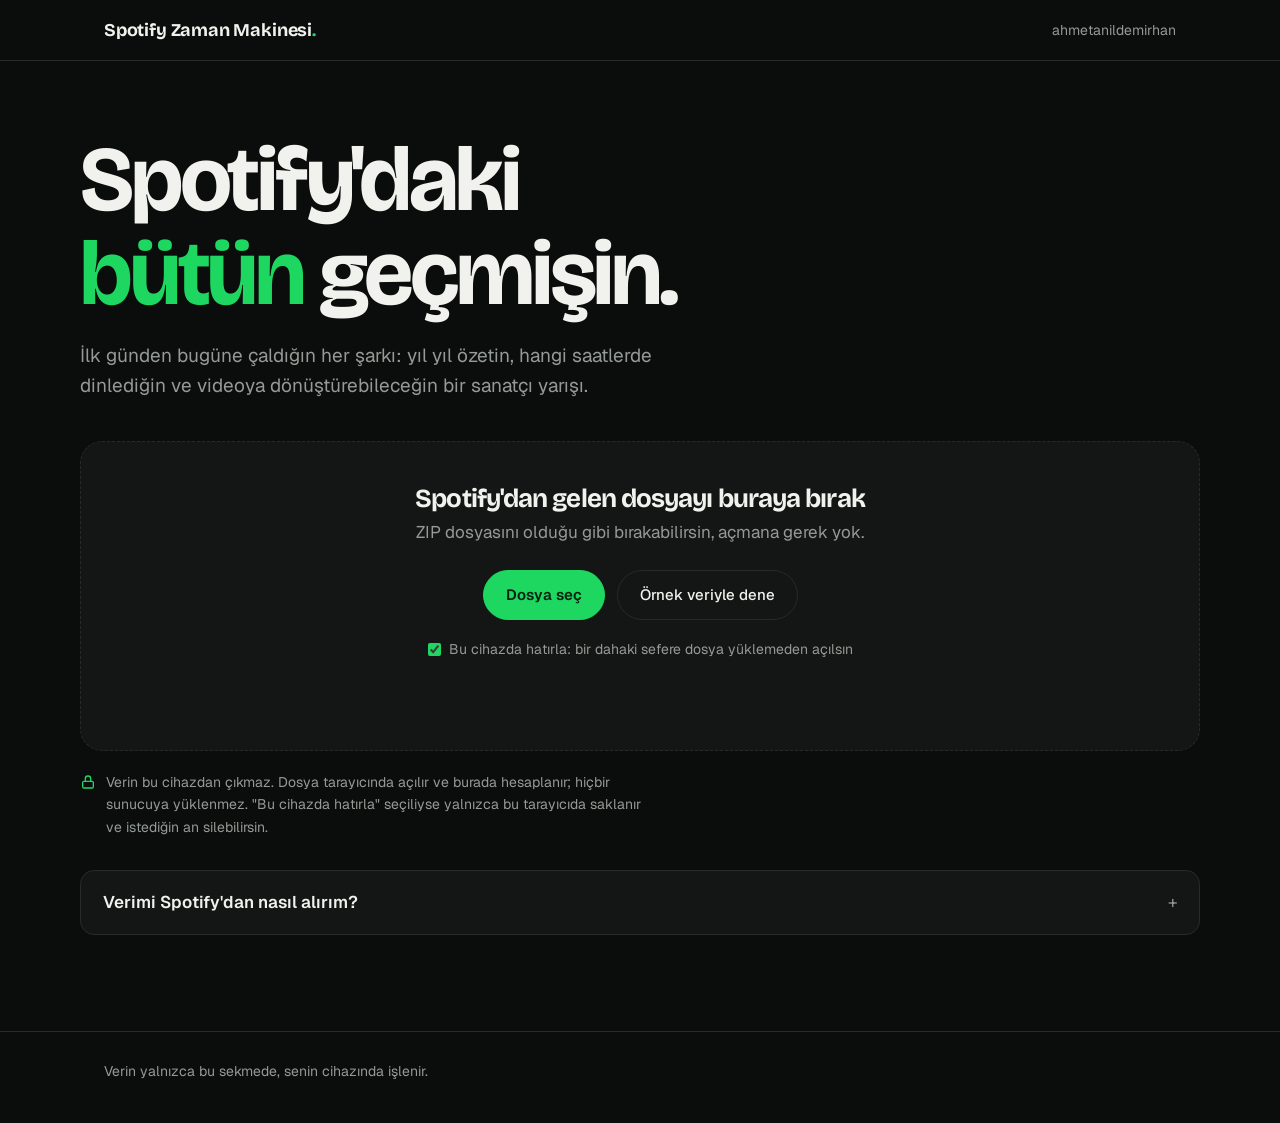
==== commit 4c32415f: "Spotify tool: search and filter every play, remember on this device Add an 'Ara ve keşfet' section t" ====
--- a/spotify/index.html
+++ b/spotify/index.html
@@ -10,181 +10,7 @@
   <link rel="preconnect" href="https://fonts.googleapis.com">
   <link rel="preconnect" href="https://fonts.gstatic.com" crossorigin>
   <link href="https://fonts.googleapis.com/css2?family=Bricolage+Grotesque:opsz,wght@12..96,500..800&family=Geist:wght@400;500;600&display=swap" rel="stylesheet">
-  <style>
-    :root {
-      color-scheme: dark;
-      --bg: #0b0d0c;
-      --bg-2: #131615;
-      --bg-3: #1b1f1d;
-      --line: #262b29;
-      --text: #f1f2ee;
-      --muted: #949a95;
-      --accent: #1ed760;
-      --accent-ink: #06210f;
-      --warm: #ff4d2e;
-      --radius: 14px;
-      --max: 1120px;
-    }
-    * { box-sizing: border-box; margin: 0; padding: 0; }
-    html { scroll-behavior: smooth; }
-    body {
-      background: var(--bg);
-      color: var(--text);
-      font-family: Geist, system-ui, sans-serif;
-      font-size: 17px;
-      line-height: 1.6;
-      -webkit-font-smoothing: antialiased;
-    }
-    a { color: inherit; }
-    button, select, input { font: inherit; color: inherit; }
-    .wrap { max-width: var(--max); margin: 0 auto; padding: 0 24px; }
-    .display { font-family: "Bricolage Grotesque", system-ui, sans-serif; font-weight: 700; letter-spacing: -.035em; line-height: 1.02; }
-    .muted { color: var(--muted); }
-    .hidden { display: none !important; }
-
-    header.top { border-bottom: 1px solid var(--line); }
-    header.top .wrap { display: flex; align-items: center; justify-content: space-between; gap: 16px; height: 60px; }
-    .logo { font-family: "Bricolage Grotesque", system-ui, sans-serif; font-weight: 700; text-decoration: none; font-size: 18px; letter-spacing: -.01em; white-space: nowrap; }
-    .logo span { color: var(--accent); }
-    .top-link { font-size: 14px; color: var(--muted); text-decoration: none; }
-    .top-link:hover { color: var(--text); }
-
-    .btn {
-      display: inline-flex; align-items: center; justify-content: center; gap: 8px;
-      padding: 12px 22px; border-radius: 999px; border: 1px solid var(--line);
-      background: var(--bg-2); cursor: pointer; font-weight: 500; font-size: 15px;
-      text-decoration: none; transition: border-color .2s, background .2s;
-    }
-    .btn:hover { border-color: var(--muted); }
-    .btn.primary { background: var(--accent); color: var(--accent-ink); border-color: var(--accent); font-weight: 600; }
-    .btn.primary:hover { background: #3be476; }
-    .btn:disabled { opacity: .45; cursor: not-allowed; }
-
-    /* Upload screen */
-    .intro { padding: 72px 0 96px; }
-    .intro h1 { font-size: clamp(44px, 8vw, 92px); max-width: 12ch; }
-    .intro h1 em { font-style: normal; color: var(--accent); }
-    .intro .lead { font-size: 19px; color: var(--muted); max-width: 46ch; margin-top: 20px; }
-    .drop {
-      margin-top: 40px; border: 1.5px dashed var(--line); border-radius: 22px;
-      padding: 44px 24px; text-align: center; background: var(--bg-2);
-      transition: border-color .2s, background .2s;
-    }
-    .drop.over { border-color: var(--accent); background: #10201a; }
-    .drop h2 { font-size: 26px; }
-    .drop p { color: var(--muted); margin-top: 6px; }
-    .drop .actions { margin-top: 24px; display: flex; flex-wrap: wrap; gap: 12px; justify-content: center; }
-    .status { margin-top: 18px; min-height: 1.6em; font-size: 15px; }
-    .status.error { color: var(--warm); }
-    .privacy { display: flex; gap: 10px; align-items: flex-start; margin-top: 20px; font-size: 14px; color: var(--muted); max-width: 64ch; }
-    .privacy svg { flex: none; margin-top: 3px; color: var(--accent); }
-
-    details.howto { margin-top: 32px; border: 1px solid var(--line); border-radius: var(--radius); background: var(--bg-2); }
-    details.howto summary { cursor: pointer; padding: 18px 22px; font-weight: 600; list-style: none; display: flex; justify-content: space-between; gap: 12px; }
-    details.howto summary::-webkit-details-marker { display: none; }
-    details.howto summary::after { content: "+"; color: var(--muted); font-weight: 400; }
-    details.howto[open] summary::after { content: "–"; }
-    details.howto ol { padding: 0 22px 22px 44px; color: var(--muted); }
-    details.howto li { margin-top: 8px; }
-    details.howto strong { color: var(--text); font-weight: 600; }
-
-    /* Results */
-    .banner {
-      margin-top: 24px; padding: 12px 18px; border-radius: 12px; font-size: 15px;
-      background: #10201a; border: 1px solid #1d3a2b; display: flex; gap: 12px; flex-wrap: wrap; align-items: center; justify-content: space-between;
-    }
-    .banner.warn { background: #24130f; border-color: #4a2219; }
-    .banner button { background: none; border: none; color: var(--accent); cursor: pointer; font-weight: 600; padding: 0; }
-    section.block { padding: 72px 0 0; }
-    section.block:last-of-type { padding-bottom: 96px; }
-    .eyebrow { font-size: 13px; text-transform: uppercase; letter-spacing: .14em; color: var(--accent); font-weight: 600; }
-    section.block h2 { font-size: clamp(32px, 5vw, 52px); margin-top: 10px; }
-    section.block .intro-text { color: var(--muted); margin-top: 10px; max-width: 60ch; }
-
-    .hero-res { padding-top: 56px; }
-    .hero-res .since { color: var(--muted); font-size: 18px; }
-    .hero-res .big { font-size: clamp(64px, 14vw, 168px); color: var(--accent); margin-top: 6px; }
-    .hero-res .big small { font-size: .32em; color: var(--text); letter-spacing: -.02em; margin-left: .2em; }
-    .hero-res .sub { font-size: 20px; margin-top: 10px; max-width: 40ch; }
-    .stats { display: grid; grid-template-columns: repeat(auto-fill, minmax(190px, 1fr)); gap: 12px; margin-top: 40px; }
-    .stat { background: var(--bg-2); border: 1px solid var(--line); border-radius: var(--radius); padding: 18px 20px; min-width: 0; }
-    .stat .k { font-size: 13px; color: var(--muted); }
-    .stat .v { font-family: "Bricolage Grotesque", system-ui, sans-serif; font-weight: 700; font-size: 30px; letter-spacing: -.03em; margin-top: 2px; overflow-wrap: anywhere; line-height: 1.15; }
-    .stat .v.sm { font-size: 20px; }
-    .stat .d { font-size: 14px; color: var(--muted); margin-top: 4px; overflow-wrap: anywhere; }
-    .first-song { margin-top: 12px; background: var(--bg-2); border: 1px solid var(--line); border-radius: var(--radius); padding: 18px 20px; }
-    .first-song .k { font-size: 13px; color: var(--muted); }
-    .first-song .v { font-size: 19px; font-weight: 600; margin-top: 2px; overflow-wrap: anywhere; }
-
-    .year-bars { display: flex; align-items: flex-end; gap: 6px; height: 200px; margin-top: 32px; padding-bottom: 26px; position: relative; }
-    .year-bars button {
-      flex: 1; min-width: 0; height: 100%; display: flex; flex-direction: column; justify-content: flex-end; align-items: center;
-      background: none; border: none; cursor: pointer; position: relative; padding: 0;
-    }
-    .year-bars .bar { width: 100%; background: var(--bg-3); border-radius: 6px 6px 2px 2px; transition: background .2s; }
-    .year-bars button:hover .bar, .year-bars button.peak .bar { background: var(--accent); }
-    .year-bars .lbl { position: absolute; bottom: -24px; font-size: 12px; color: var(--muted); }
-    .year-bars .val { font-size: 11px; color: var(--muted); margin-bottom: 4px; white-space: nowrap; }
-
-    .years { display: grid; grid-template-columns: repeat(auto-fill, minmax(300px, 1fr)); gap: 14px; margin-top: 40px; }
-    .year { background: var(--bg-2); border: 1px solid var(--line); border-radius: 18px; padding: 22px; min-width: 0; scroll-margin-top: 20px; }
-    .year .yh { display: flex; justify-content: space-between; align-items: baseline; gap: 12px; }
-    .year .yn { font-size: 40px; }
-    .year .yt { color: var(--muted); font-size: 14px; text-align: right; }
-    .year h3 { font-size: 12px; text-transform: uppercase; letter-spacing: .12em; color: var(--muted); font-weight: 600; margin-top: 18px; }
-    .rank { list-style: none; margin-top: 8px; }
-    .rank li { display: grid; grid-template-columns: 20px 1fr auto; gap: 8px; align-items: center; font-size: 15px; padding: 5px 0; min-width: 0; }
-    .rank .n { color: var(--muted); font-size: 13px; text-align: right; }
-    .rank .t { min-width: 0; overflow: hidden; text-overflow: ellipsis; white-space: nowrap; }
-    .rank .t span { color: var(--muted); }
-    .rank .m { color: var(--muted); font-size: 13px; white-space: nowrap; }
-    .rank .meter { grid-column: 2 / 4; height: 3px; background: var(--bg-3); border-radius: 2px; margin-top: -2px; overflow: hidden; }
-    .rank .meter i { display: block; height: 100%; background: var(--accent); border-radius: 2px; }
-    .rank li.top .t { font-weight: 600; }
-
-    .tabs { display: inline-flex; gap: 4px; padding: 4px; border-radius: 999px; background: var(--bg-2); border: 1px solid var(--line); margin-top: 28px; }
-    .tabs button { border: none; background: none; padding: 8px 16px; border-radius: 999px; cursor: pointer; font-size: 14px; color: var(--muted); }
-    .tabs button[aria-selected="true"] { background: var(--text); color: var(--bg); font-weight: 600; }
-    .alltime { margin-top: 20px; background: var(--bg-2); border: 1px solid var(--line); border-radius: 18px; padding: 10px 22px 18px; }
-    .alltime .rank li { font-size: 16px; padding: 7px 0; }
-
-    .heat-wrap { margin-top: 32px; background: var(--bg-2); border: 1px solid var(--line); border-radius: 18px; padding: 22px; }
-    .heat { display: grid; grid-template-columns: 34px repeat(24, 1fr); gap: 3px; }
-    .heat .c { aspect-ratio: 1; border-radius: 3px; background: var(--accent); min-width: 0; }
-    .heat .dl { font-size: 12px; color: var(--muted); align-self: center; }
-    .heat .hl { font-size: 11px; color: var(--muted); text-align: center; }
-    .heat-facts { display: grid; grid-template-columns: repeat(auto-fit, minmax(200px, 1fr)); gap: 12px; margin-top: 16px; }
-
-    .race-box { margin-top: 32px; background: var(--bg-2); border: 1px solid var(--line); border-radius: 18px; padding: 18px; }
-    .race-stage { display: flex; justify-content: center; background: #060807; border-radius: 12px; overflow: hidden; }
-    .race-stage canvas { display: block; max-width: 100%; max-height: 72vh; width: auto; height: auto; }
-    .race-controls { display: flex; flex-wrap: wrap; gap: 12px 18px; align-items: center; margin-top: 16px; }
-    .race-controls label { display: flex; flex-direction: column; gap: 4px; font-size: 12px; color: var(--muted); }
-    .race-controls select {
-      background: var(--bg-3); border: 1px solid var(--line); border-radius: 10px; padding: 8px 12px; font-size: 14px; color: var(--text);
-    }
-    .race-controls .grow { flex: 1; }
-    .scrub { display: flex; gap: 12px; align-items: center; margin-top: 14px; }
-    .scrub input { flex: 1; accent-color: var(--accent); }
-    .scrub .when { font-size: 14px; color: var(--muted); min-width: 9ch; text-align: right; font-variant-numeric: tabular-nums; }
-    .rec-note { font-size: 14px; color: var(--muted); margin-top: 12px; }
-    .rec-note.on { color: var(--warm); }
-
-    footer { border-top: 1px solid var(--line); padding: 28px 0 40px; font-size: 14px; color: var(--muted); }
-    footer .wrap { display: flex; flex-wrap: wrap; gap: 12px 24px; justify-content: space-between; }
-
-    @media (max-width: 600px) {
-      .wrap { padding: 0 16px; }
-      .intro { padding: 48px 0 64px; }
-      .drop { padding: 32px 18px; }
-      .years { display: flex; overflow-x: auto; scroll-snap-type: x mandatory; gap: 10px; margin: 32px -16px 0; padding: 0 16px 8px; scroll-padding: 0 16px; }
-      .year { flex: 0 0 86%; scroll-snap-align: start; }
-      .heat { grid-template-columns: 26px repeat(24, 1fr); gap: 2px; }
-      .heat .hl:nth-child(odd) { visibility: hidden; }
-      .race-box { padding: 10px; }
-      .year-bars .val { display: none; }
-    }
-  </style>
+  <link rel="stylesheet" href="app.css">
 </head>
 <body>
 
@@ -209,12 +35,13 @@
         <button class="btn" id="demo">Örnek veriyle dene</button>
       </div>
       <input type="file" id="file" accept=".zip,.json,application/zip,application/json" multiple hidden>
+      <label class="remember"><input type="checkbox" id="remember" checked> Bu cihazda hatırla: bir dahaki sefere dosya yüklemeden açılsın</label>
       <div class="status" id="status" role="status"></div>
     </div>
 
     <p class="privacy">
       <svg width="16" height="16" viewBox="0 0 24 24" fill="none" stroke="currentColor" stroke-width="2" aria-hidden="true"><rect x="4" y="11" width="16" height="10" rx="2"/><path d="M8 11V7a4 4 0 0 1 8 0v4"/></svg>
-      <span>Verin bu cihazdan çıkmaz. Dosya tarayıcında açılır ve burada hesaplanır; hiçbir sunucuya yüklenmez, hiçbir yere kaydedilmez. Sayfayı kapattığında her şey silinir.</span>
+      <span>Verin bu cihazdan çıkmaz. Dosya tarayıcında açılır ve burada hesaplanır; hiçbir sunucuya yüklenmez. "Bu cihazda hatırla" seçiliyse yalnızca bu tarayıcıda saklanır ve istediğin an silebilirsin.</span>
     </p>
 
     <details class="howto">
@@ -239,6 +66,33 @@
         <p class="sub" id="bigSub"></p>
         <div class="stats" id="stats"></div>
         <div class="first-song" id="firstSong"></div>
+      </section>
+
+      <section class="block" id="explore">
+        <p class="eyebrow">Ara ve keşfet</p>
+        <h2 class="display">Geçmişinin içinde ara.</h2>
+        <p class="intro-text">Bir şarkı ya da sanatçı yaz, istersen tarih aralığı seç. Listelerdeki bir isme dokunarak da arayabilirsin.</p>
+        <div class="x-box">
+          <div class="x-filters">
+            <input type="search" id="xq" placeholder="Şarkı ya da sanatçı ara…" aria-label="Şarkı ya da sanatçı ara" autocomplete="off">
+            <label>Başlangıç <input type="date" id="xFrom"></label>
+            <label>Bitiş <input type="date" id="xTo"></label>
+          </div>
+          <div class="x-chips">
+            <button type="button" class="chip" id="xToday">Geçmiş yıllarda bugün</button>
+            <label class="chip check"><input type="checkbox" id="xShort"> 30 saniyeden kısa çalmaları da göster</label>
+            <button type="button" class="chip ghost" id="xClear">Temizle</button>
+          </div>
+          <div class="x-stats" id="xStats"></div>
+          <div class="x-chart" id="xChart"></div>
+          <div class="x-tops">
+            <div><h3>Sanatçılar</h3><ol class="rank" id="xArtists"></ol></div>
+            <div><h3>Şarkılar</h3><ol class="rank" id="xTracks"></ol></div>
+          </div>
+          <h3>Dinlemeler</h3>
+          <ol class="x-plays" id="xPlays"></ol>
+          <button type="button" class="btn" id="xMore">Daha fazla göster</button>
+        </div>
       </section>
 
       <section class="block" id="race">
@@ -318,778 +172,6 @@
   </div>
 </footer>
 
-<script>
-(function () {
-  "use strict";
-
-  var nf = new Intl.NumberFormat("tr-TR");
-  var nf1 = new Intl.NumberFormat("tr-TR", { maximumFractionDigits: 1 });
-  var MONTHS = ["Ocak", "Şubat", "Mart", "Nisan", "Mayıs", "Haziran", "Temmuz", "Ağustos", "Eylül", "Ekim", "Kasım", "Aralık"];
-  var DAYS = ["Pzt", "Sal", "Çar", "Per", "Cum", "Cmt", "Paz"];
-  var DAYS_LONG = ["Pazartesi", "Salı", "Çarşamba", "Perşembe", "Cuma", "Cumartesi", "Pazar"];
-  var HOUR = 3.6e6;
-  var MIN_PLAY = 30000; // Spotify counts a stream after 30 seconds.
-
-  var $ = function (id) { return document.getElementById(id); };
-  function esc(s) {
-    return String(s).replace(/[&<>"']/g, function (c) {
-      return { "&": "&amp;", "<": "&lt;", ">": "&gt;", '"': "&quot;", "'": "&#39;" }[c];
-    });
-  }
-  function hours(ms) { return ms / HOUR; }
-  function fmtHours(ms) {
-    var h = hours(ms);
-    return (h >= 10 ? nf.format(Math.round(h)) : nf1.format(h)) + " saat";
-  }
-  function fmtDate(t) {
-    var d = new Date(t);
-    return d.getDate() + " " + MONTHS[d.getMonth()] + " " + d.getFullYear();
-  }
-
-  /* ---------- Reading files ---------- */
-
-  // Minimal ZIP reader: walks the central directory and inflates entries with
-  // the browser's built-in DecompressionStream, so no library is needed.
-  async function readZip(file, onEntry) {
-    var buf = await file.arrayBuffer();
-    var dv = new DataView(buf);
-    var eocd = -1;
-    for (var i = buf.byteLength - 22; i >= Math.max(0, buf.byteLength - 65557); i--) {
-      if (dv.getUint32(i, true) === 0x06054b50) { eocd = i; break; }
-    }
-    if (eocd < 0) throw new Error("Bu dosya geçerli bir ZIP gibi görünmüyor.");
-    var count = dv.getUint16(eocd + 10, true);
-    var p = dv.getUint32(eocd + 16, true);
-    if (p === 0xffffffff) throw new Error("ZIP dosyası çok büyük. Açıp içindeki JSON dosyalarını bırakmayı dene.");
-    var dec = new TextDecoder();
-    var wanted = [];
-    for (var n = 0; n < count; n++) {
-      if (dv.getUint32(p, true) !== 0x02014b50) break;
-      var method = dv.getUint16(p + 10, true);
-      var size = dv.getUint32(p + 20, true);
-      var nameLen = dv.getUint16(p + 28, true);
-      var extraLen = dv.getUint16(p + 30, true);
-      var commentLen = dv.getUint16(p + 32, true);
-      var local = dv.getUint32(p + 42, true);
-      var name = dec.decode(new Uint8Array(buf, p + 46, nameLen));
-      p += 46 + nameLen + extraLen + commentLen;
-      if (isHistoryName(name) && (method === 0 || method === 8)) wanted.push({ method: method, size: size, local: local });
-    }
-    // Inflate and hand over one file at a time so only one is held in memory.
-    for (var w = 0; w < wanted.length; w++) {
-      var e = wanted[w];
-      var start = e.local + 30 + dv.getUint16(e.local + 26, true) + dv.getUint16(e.local + 28, true);
-      var data = new Uint8Array(buf, start, e.size);
-      var text;
-      if (e.method === 0) text = dec.decode(data);
-      else {
-        var stream = new Blob([data]).stream().pipeThrough(new DecompressionStream("deflate-raw"));
-        text = await new Response(stream).text();
-      }
-      onEntry(text, w + 1, wanted.length);
-    }
-    return wanted.length;
-  }
-
-  function isHistoryName(name) {
-    var base = name.split("/").pop();
-    return /\.json$/i.test(base) && /stream(ing)?_?history/i.test(base);
-  }
-
-  async function readFiles(files, parser) {
-    var found = 0;
-    for (var i = 0; i < files.length; i++) {
-      var f = files[i];
-      if (/\.zip$/i.test(f.name) || f.type === "application/zip") {
-        setStatus(f.name + " açılıyor…");
-        found += await readZip(f, function (text, k, total) {
-          setStatus("Dinleme geçmişi okunuyor: " + k + " / " + total);
-          parser.add(text);
-        });
-      } else if (/\.json$/i.test(f.name)) {
-        parser.add(await f.text());
-        found++;
-      }
-      await new Promise(function (r) { setTimeout(r, 0); });
-    }
-    return found;
-  }
-
-  // Spotify ships two formats: "Extended streaming history" (every play since
-  // the account was opened) and the lighter "Account data" (last ~12 months).
-  function makeParser() {
-    var extended = [], basic = [];
-    function add(text) {
-      var arr;
-      try { arr = JSON.parse(text); } catch (err) { return; }
-      if (!Array.isArray(arr)) return;
-      arr.forEach(function (r) {
-        if (r.ts !== undefined) {
-          var t = Date.parse(r.ts);
-          if (isNaN(t)) return;
-          if (r.master_metadata_track_name) {
-            var ms = +r.ms_played || 0;
-            extended.push({
-              t: t, ms: ms, track: r.master_metadata_track_name, artist: r.master_metadata_album_artist_name || "Bilinmeyen sanatçı",
-              skip: ms < MIN_PLAY && (r.skipped === true || r.reason_end === "fwdbtn")
-            });
-          } else if (r.episode_name || r.episode_show_name || r.audiobook_title) {
-            extended.push({ t: t, ms: +r.ms_played || 0, pod: true });
-          }
-        } else if (r.endTime !== undefined) {
-          var tb = Date.parse(String(r.endTime).replace(" ", "T") + ":00Z");
-          if (isNaN(tb)) return;
-          var bms = +r.msPlayed || 0;
-          if (r.trackName) basic.push({ t: tb, ms: bms, track: r.trackName, artist: r.artistName || "Bilinmeyen sanatçı", skip: bms > 0 && bms < MIN_PLAY });
-          else if (r.podcastName || r.episodeName) basic.push({ t: tb, ms: +r.msPlayed || 0, pod: true });
-        }
-      });
-    }
-    // If both formats were uploaded they overlap, so prefer the complete one.
-    function result() {
-      if (extended.length) return { records: extended, kind: "extended" };
-      return { records: basic, kind: basic.length ? "basic" : "none" };
-    }
-    return { add: add, result: result };
-  }
-
-  /* ---------- Demo data ---------- */
-
-  function demoRecords() {
-    var seed = 20130314;
-    function rnd() { seed = (seed * 1664525 + 1013904223) >>> 0; return seed / 4294967296; }
-    var syll = ["Gece", "Mavi", "Neon", "Kuş", "Deniz", "Ayna", "Kum", "Yol", "Rüzgâr", "Sis", "Kahve", "Plak", "Taş", "Ateş", "Yağmur", "Kar", "Işık", "Gölge", "Duman", "Kıyı"];
-    var tail = [" Yolcuları", " Sokak", " Kuşlar", " Orkestrası", " ve Arkadaşları", " Kulübü", " Kardeşler", "", " Projesi", " Trio"];
-    var words = ["Sabah", "Eski", "Uzak", "Son", "İlk", "Kırmızı", "Sessiz", "Yarım", "Beyaz", "Sıcak", "Kayıp", "Yeni"];
-    var nouns = ["Mektup", "Şehir", "Balkon", "Tren", "Yaz", "Sokak", "Hikâye", "Pazar", "Telefon", "Fotoğraf", "Liman", "Kapı"];
-    var start = Date.UTC(2013, 2, 14), end = Date.UTC(2026, 8, 30);
-    var span = end - start;
-    var artists = [];
-    for (var a = 0; a < 46; a++) {
-      var name = syll[Math.floor(rnd() * syll.length)] + tail[Math.floor(rnd() * tail.length)];
-      if (artists.some(function (x) { return x.name === name; })) { a--; continue; }
-      var tracks = [];
-      for (var k = 0; k < 10; k++) tracks.push(words[Math.floor(rnd() * words.length)] + " " + nouns[Math.floor(rnd() * nouns.length)]);
-      artists.push({
-        name: name, tracks: tracks,
-        peak: rnd(), width: 0.06 + rnd() * 0.22,
-        base: rnd() < 0.18 ? 0.25 : 0.02, weight: 0.4 + rnd() * 1.4
-      });
-    }
-    var hourW = [5, 3, 2, 1, 1, 1, 2, 4, 7, 8, 7, 7, 8, 8, 8, 8, 9, 10, 11, 12, 13, 13, 11, 8];
-    var hourSum = hourW.reduce(function (s, x) { return s + x; }, 0);
-    function pickHour() {
-      var r = rnd() * hourSum;
-      for (var h = 0; h < 24; h++) { r -= hourW[h]; if (r <= 0) return h; }
-      return 23;
-    }
-    var out = [];
-    var days = Math.floor(span / 864e5);
-    for (var d = 0; d < days; d++) {
-      var x = d / days;
-      var ws = artists.map(function (ar) {
-        var g = Math.exp(-Math.pow((x - ar.peak) / ar.width, 2));
-        return ar.weight * (ar.base + g);
-      });
-      var total = ws.reduce(function (s, w) { return s + w; }, 0);
-      var plays = Math.floor(10 + rnd() * 30 + x * 15);
-      for (var p = 0; p < plays; p++) {
-        var r = rnd() * total, idx = 0;
-        while (idx < ws.length - 1 && (r -= ws[idx]) > 0) idx++;
-        var ar = artists[idx];
-        var ti = Math.floor(Math.pow(rnd(), 1.8) * ar.tracks.length);
-        var skipped = rnd() < 0.2;
-        out.push({
-          t: start + d * 864e5 + pickHour() * HOUR + Math.floor(rnd() * HOUR),
-          ms: skipped ? Math.floor(rnd() * 25000) : Math.floor(150000 + rnd() * 110000),
-          track: ar.tracks[ti], artist: ar.name, skip: skipped
-        });
-      }
-      if (rnd() < 0.15) out.push({ t: start + d * 864e5 + 8 * HOUR, ms: Math.floor(600000 + rnd() * 2400000), pod: true });
-    }
-    out.push({ t: start + 19 * HOUR, ms: 214000, track: artists[0].tracks[0], artist: artists[0].name });
-    return out;
-  }
-
-  /* ---------- Aggregation ---------- */
-
-  function aggregate(records) {
-    records.sort(function (a, b) { return a.t - b.t; });
-    var music = records.filter(function (r) { return !r.pod; });
-    if (!music.length) throw new Error("Dosyada müzik dinleme kaydı bulamadım.");
-    var first = new Date(music[0].t), last = new Date(music[music.length - 1].t);
-    var y0 = first.getFullYear(), m0 = first.getMonth();
-    var months = (last.getFullYear() - y0) * 12 + last.getMonth() - m0 + 1;
-
-    var A = { ms: 0, plays: 0, podMs: 0, skips: 0, first: music[0], last: music[music.length - 1], y0: y0, m0: m0, months: months };
-    var artists = new Map(), tracks = new Map(), years = new Map();
-    var heat = []; for (var i = 0; i < 7; i++) heat.push(new Float64Array(24));
-    var artistMonth = new Map();
-    var days = new Set();
-
-    records.forEach(function (r) {
-      if (r.pod) { A.podMs += r.ms; return; }
-      var d = new Date(r.t);
-      var y = d.getFullYear();
-      var play = r.ms >= MIN_PLAY ? 1 : 0;
-      A.ms += r.ms; A.plays += play;
-      if (r.skip) A.skips++;
-      days.add(y * 400 + d.getMonth() * 32 + d.getDate());
-
-      var ar = artists.get(r.artist);
-      if (!ar) { ar = { name: r.artist, ms: 0, plays: 0, first: r.t }; artists.set(r.artist, ar); }
-      ar.ms += r.ms; ar.plays += play;
-
-      var key = r.track + "\u0001" + r.artist;
-      var tr = tracks.get(key);
-      if (!tr) { tr = { track: r.track, artist: r.artist, ms: 0, plays: 0 }; tracks.set(key, tr); }
-      tr.ms += r.ms; tr.plays += play;
-
-      var yr = years.get(y);
-      if (!yr) { yr = { year: y, ms: 0, plays: 0, artists: new Map(), tracks: new Map() }; years.set(y, yr); }
-      yr.ms += r.ms; yr.plays += play;
-      var ya = yr.artists.get(r.artist) || 0; yr.artists.set(r.artist, ya + r.ms);
-      var yt = yr.tracks.get(key);
-      if (!yt) { yt = { track: r.track, artist: r.artist, plays: 0, ms: 0 }; yr.tracks.set(key, yt); }
-      yt.plays += play; yt.ms += r.ms;
-
-      heat[(d.getDay() + 6) % 7][d.getHours()] += r.ms;
-
-      var mi = (y - y0) * 12 + d.getMonth() - m0;
-      var am = artistMonth.get(r.artist);
-      if (!am) { am = new Float64Array(months); artistMonth.set(r.artist, am); }
-      am[mi] += r.ms;
-    });
-
-    A.artists = Array.from(artists.values()).sort(function (a, b) { return b.ms - a.ms; });
-    A.tracks = Array.from(tracks.values()).sort(function (a, b) { return b.plays - a.plays || b.ms - a.ms; });
-    A.years = Array.from(years.values()).sort(function (a, b) { return a.year - b.year; });
-    A.heat = heat;
-    A.activeDays = days.size;
-    A.artistMonth = artistMonth;
-    return A;
-  }
-
-  /* ---------- Rendering the page ---------- */
-
-  function rankList(items, opts) {
-    var max = items.length ? opts.value(items[0]) : 1;
-    return items.map(function (it, i) {
-      return '<li class="' + (i === 0 ? "top" : "") + '"><span class="n">' + (i + 1) + '</span>' +
-        '<span class="t" title="' + esc(opts.title(it)) + '">' + opts.label(it) + '</span>' +
-        '<span class="m">' + opts.meta(it) + '</span>' +
-        (opts.meter ? '<span class="n"></span><span class="meter"><i style="width:' + (opts.value(it) / max * 100).toFixed(1) + '%"></i></span>' : "") +
-        '</li>';
-    }).join("");
-  }
-  var artistOpts = {
-    value: function (a) { return a.ms; }, title: function (a) { return a.name; },
-    label: function (a) { return esc(a.name); }, meta: function (a) { return fmtHours(a.ms); }, meter: true
-  };
-  var trackOpts = {
-    value: function (t) { return t.plays; }, title: function (t) { return t.track + " — " + t.artist; },
-    label: function (t) { return esc(t.track) + ' <span>· ' + esc(t.artist) + '</span>'; },
-    meta: function (t) { return nf.format(t.plays) + " kez"; }, meter: false
-  };
-
-  function render(A, kind, isDemo) {
-    var banner = $("banner");
-    banner.className = "banner hidden";
-    if (isDemo) {
-      banner.className = "banner";
-      banner.innerHTML = '<span>Şu an <strong>örnek veri</strong> görüyorsun. Sanatçılar ve şarkılar uydurma.</span><button type="button" data-reset>Kendi verimi yükle</button>';
-    } else if (kind === "basic") {
-      banner.className = "banner warn";
-      banner.innerHTML = '<span>Bu dosya sadece yaklaşık son bir yılı kapsıyor. Bütün geçmişin için Spotify\'dan <strong>"Extended streaming history"</strong> iste.</span>';
-    }
-
-    var totalH = hours(A.ms);
-    $("since").textContent = fmtDate(A.first.t) + " ile " + fmtDate(A.last.t) + " arasında";
-    $("bigHours").innerHTML = nf.format(Math.round(totalH)) + "<small>saat müzik</small>";
-    var dayCount = totalH / 24;
-    $("bigSub").textContent = "Yani aralıksız " + nf.format(Math.round(dayCount)) + " gün. Bu sürede " +
-      nf.format(A.plays) + " şarkı dinledin.";
-
-    var topA = A.artists[0], topT = A.tracks[0];
-    var stats = [
-      ["Farklı sanatçı", nf.format(A.artists.length), ""],
-      ["Farklı şarkı", nf.format(A.tracks.length), ""],
-      ["Müzik dinlediğin gün", nf.format(A.activeDays), "Günde ortalama " + nf.format(Math.round(A.ms / A.activeDays / 60000)) + " dakika"],
-      ["Atladığın şarkı", nf.format(A.skips), "İlk 30 saniyede ileri geçtiklerin"],
-      ["Bir numaralı sanatçın", esc(topA.name), fmtHours(topA.ms), true],
-      ["Bir numaralı şarkın", esc(topT.track), esc(topT.artist) + " · " + nf.format(topT.plays) + " kez", true]
-    ];
-    if (A.podMs > HOUR) stats.splice(4, 0, ["Podcast", fmtHours(A.podMs), ""]);
-    $("stats").innerHTML = stats.map(function (s) {
-      return '<div class="stat"><div class="k">' + s[0] + '</div><div class="v' + (s[3] ? " sm" : "") + '">' + s[1] + '</div>' +
-        (s[2] ? '<div class="d">' + s[2] + '</div>' : "") + '</div>';
-    }).join("");
-    $("firstSong").innerHTML = '<div class="k">Kayıtlardaki ilk şarkın · ' + fmtDate(A.first.t) + '</div>' +
-      '<div class="v">' + esc(A.first.track) + ' <span class="muted">— ' + esc(A.first.artist) + '</span></div>';
-
-    // Years
-    var maxY = Math.max.apply(null, A.years.map(function (y) { return y.ms; }));
-    $("yearBars").innerHTML = A.years.map(function (y) {
-      return '<button type="button" data-year="' + y.year + '" class="' + (y.ms === maxY ? "peak" : "") + '" title="' + y.year + ': ' + fmtHours(y.ms) + '">' +
-        '<span class="val">' + nf.format(Math.round(hours(y.ms))) + '</span>' +
-        '<span class="bar" style="height:' + Math.max(2, y.ms / maxY * 100).toFixed(1) + '%"></span>' +
-        '<span class="lbl">’' + String(y.year).slice(2) + '</span></button>';
-    }).join("");
-    $("years").innerHTML = A.years.slice().reverse().map(function (y) {
-      var ta = Array.from(y.artists.entries()).sort(function (a, b) { return b[1] - a[1]; }).slice(0, 5)
-        .map(function (e) { return { name: e[0], ms: e[1] }; });
-      var tt = Array.from(y.tracks.values()).sort(function (a, b) { return b.plays - a.plays || b.ms - a.ms; }).slice(0, 5);
-      return '<article class="year" id="y' + y.year + '"><div class="yh"><span class="yn display">' + y.year + '</span>' +
-        '<span class="yt">' + fmtHours(y.ms) + '<br>' + nf.format(y.plays) + ' şarkı</span></div>' +
-        '<h3>Sanatçılar</h3><ol class="rank">' + rankList(ta, artistOpts) + '</ol>' +
-        '<h3>Şarkılar</h3><ol class="rank">' + rankList(tt, trackOpts) + '</ol></article>';
-    }).join("");
-
-    renderAllTime("artists");
-    renderHeat(A);
-    race.load(A);
-  }
-
-  function renderAllTime(tab) {
-    document.querySelectorAll(".tabs button").forEach(function (b) {
-      b.setAttribute("aria-selected", b.dataset.tab === tab ? "true" : "false");
-    });
-    $("allTime").innerHTML = tab === "artists"
-      ? rankList(state.A.artists.slice(0, 25), artistOpts)
-      : rankList(state.A.tracks.slice(0, 25), trackOpts);
-  }
-
-  function renderHeat(A) {
-    var max = 0, total = 0, dayTot = new Array(7).fill(0), hourTot = new Array(24).fill(0);
-    A.heat.forEach(function (row, d) {
-      row.forEach(function (v, h) { max = Math.max(max, v); total += v; dayTot[d] += v; hourTot[h] += v; });
-    });
-    var html = "<span></span>";
-    for (var h = 0; h < 24; h++) html += '<span class="hl">' + h + '</span>';
-    A.heat.forEach(function (row, d) {
-      html += '<span class="dl">' + DAYS[d] + '</span>';
-      row.forEach(function (v, hh) {
-        var o = max ? Math.pow(v / max, 0.8) : 0;
-        html += '<span class="c" style="opacity:' + Math.max(0.05, o).toFixed(3) + '" title="' + DAYS_LONG[d] + ' ' + hh + ':00 · ' + fmtHours(v) + '"></span>';
-      });
-    });
-    $("heat").innerHTML = html;
-
-    var peakH = hourTot.indexOf(Math.max.apply(null, hourTot));
-    var peakD = dayTot.indexOf(Math.max.apply(null, dayTot));
-    var night = hourTot.slice(0, 5).reduce(function (s, x) { return s + x; }, 0) / total;
-    var morning = hourTot.slice(5, 12).reduce(function (s, x) { return s + x; }, 0) / total;
-    var label = night > 0.12 ? "Gece kuşusun." : morning > 0.35 ? "Güne müzikle başlıyorsun." : peakH >= 17 ? "Akşamları açılıyorsun." : "Gün boyu müzik.";
-    $("clockTitle").textContent = label;
-    var facts = [
-      ["En yoğun saatin", peakH + ":00 – " + (peakH + 1) % 24 + ":00"],
-      ["En çok dinlediğin gün", DAYS_LONG[peakD]],
-      ["Gece yarısından sonra (00–05)", "%" + nf.format(Math.round(night * 100))]
-    ];
-    $("heatFacts").innerHTML = facts.map(function (f) {
-      return '<div class="stat"><div class="k">' + f[0] + '</div><div class="v sm">' + f[1] + '</div></div>';
-    }).join("");
-  }
-
-  /* ---------- Artist race (canvas) ---------- */
-
-  var race = (function () {
-    var canvas = $("raceCanvas"), ctx = canvas.getContext("2d");
-    var TOP = 10;
-    var A = null, data = {}, series = null;
-    var t = 0, playing = false, lastTs = 0, snap = true, rec = null, holdUntil = 0;
-    var disp = new Map(); // artist -> { y, a } for smooth reordering
-
-    function build(mode) {
-      var names = Array.from(A.artistMonth.keys());
-      var arrs = names.map(function (n) { return A.artistMonth.get(n); });
-      var M = A.months, cur = new Float64Array(names.length), cand = new Set();
-      for (var m = 0; m < M; m++) {
-        for (var i = 0; i < names.length; i++) {
-          cur[i] += arrs[i][m];
-          if (mode === "window" && m >= 12) cur[i] -= arrs[i][m - 12];
-        }
-        // Keep the top TOP+2 of this month as candidates.
-        var top = [];
-        for (var j = 0; j < names.length; j++) {
-          if (cur[j] < 60000) continue;
-          if (top.length < TOP + 2 || cur[j] > cur[top[top.length - 1]]) {
-            top.push(j);
-            top.sort(function (a, b) { return cur[b] - cur[a]; });
-            if (top.length > TOP + 2) top.pop();
-          }
-        }
-        top.forEach(function (k) { cand.add(k); });
-      }
-      var idx = Array.from(cand);
-      var vals = idx.map(function () { return new Float64Array(M); });
-      var run = idx.map(function () { return 0; });
-      for (var mm = 0; mm < M; mm++) {
-        idx.forEach(function (k, c) {
-          run[c] += arrs[k][mm];
-          if (mode === "window" && mm >= 12) run[c] -= arrs[k][mm - 12];
-          vals[c][mm] = Math.max(0, run[c]);
-        });
-      }
-      return {
-        names: idx.map(function (k) { return names[k]; }),
-        vals: vals,
-        colors: idx.map(function (k) { return colorFor(names[k]); })
-      };
-    }
-
-    // Colors go round the palette in the order artists first reach the chart,
-    // so neighbours rarely share one, and an artist keeps it across modes.
-    var PALETTE = ["#1ed760", "#ff4d2e", "#ffc53d", "#4da3ff", "#c084fc", "#ff7eb6", "#2dd4bf", "#f97316", "#a3e635", "#818cf8", "#f472b6", "#facc15"];
-    var colorMap = new Map();
-    function colorFor(name) {
-      if (!colorMap.has(name)) colorMap.set(name, PALETTE[colorMap.size % PALETTE.length]);
-      return colorMap.get(name);
-    }
-
-    function load(agg) {
-      A = agg; data = {}; colorMap.clear();
-      stop();
-      $("scrub").max = String(A.months - 1);
-      setMode($("mode").value);
-      setRatio($("ratio").value);
-    }
-
-    function setMode(mode) {
-      if (!data[mode]) data[mode] = build(mode);
-      series = data[mode];
-      series.mode = mode;
-      disp.clear();
-      snap = true;
-      draw(0);
-    }
-
-    function setRatio(r) {
-      var dims = { "16:9": [1920, 1080], "9:16": [1080, 1920], "1:1": [1080, 1080] }[r];
-      canvas.width = dims[0]; canvas.height = dims[1];
-      snap = true;
-      draw(0);
-    }
-
-    function layout() {
-      var W = canvas.width, H = canvas.height, portrait = H > W * 1.2, square = !portrait && W < H * 1.2;
-      var u = Math.min(W, H);
-      return {
-        W: W, H: H, u: u, portrait: portrait,
-        pad: W * (portrait ? 0.07 : 0.05),
-        top: H * (portrait ? 0.2 : square ? 0.24 : 0.25),
-        bottom: H * (portrait ? 0.76 : square ? 0.84 : 0.9),
-        valueSpace: W * (portrait ? 0.24 : square ? 0.2 : 0.14)
-      };
-    }
-
-    function monthLabel(m) {
-      var mm = A.m0 + Math.floor(m);
-      return { month: MONTHS[mm % 12], year: A.y0 + Math.floor(mm / 12) };
-    }
-
-    function draw(dt) {
-      if (!series) return;
-      var L = layout(), W = L.W, H = L.H, M = A.months;
-      var i = Math.min(Math.floor(t), M - 1), f = t - i, i2 = Math.min(i + 1, M - 1);
-      var cur = series.names.map(function (n, c) {
-        return { n: n, c: c, v: series.vals[c][i] * (1 - f) + series.vals[c][i2] * f };
-      }).filter(function (e) { return e.v > 60000; });
-      cur.sort(function (a, b) { return b.v - a.v; });
-      var shown = cur.slice(0, TOP);
-      var maxV = shown.length ? shown[0].v : 1;
-
-      // Ease each bar's slot toward its rank so overtakes glide.
-      var k = snap ? 1 : 1 - Math.exp(-dt * 9);
-      var live = new Set();
-      shown.forEach(function (e, r) {
-        live.add(e.n);
-        var s = disp.get(e.n);
-        if (!s) { s = { y: snap ? r : TOP + 0.5, a: snap ? 1 : 0 }; disp.set(e.n, s); }
-        s.y += (r - s.y) * k; s.a += (1 - s.a) * k; s.v = e.v; s.c = e.c;
-      });
-      disp.forEach(function (s, n) {
-        if (live.has(n)) return;
-        s.y += (TOP + 0.5 - s.y) * k; s.a += (0 - s.a) * k;
-        var e = cur.find(function (x) { return x.n === n; });
-        s.v = e ? e.v : s.v;
-        if (s.a < 0.02) disp.delete(n);
-      });
-      snap = false;
-
-      // Background
-      ctx.fillStyle = "#0b0d0c";
-      ctx.fillRect(0, 0, W, H);
-
-      var fam = '"Bricolage Grotesque", Geist, system-ui, sans-serif';
-      var body = 'Geist, system-ui, sans-serif';
-      ctx.textBaseline = "alphabetic";
-      ctx.fillStyle = "#f1f2ee";
-      ctx.font = "700 " + Math.round(L.u * (L.portrait ? 0.062 : 0.052)) + "px " + fam;
-      ctx.textAlign = "left";
-      var titleY = L.pad + L.u * 0.05;
-      ctx.fillText("En çok dinlediğim sanatçılar", L.pad, titleY);
-      ctx.fillStyle = "#949a95";
-      ctx.font = "500 " + Math.round(L.u * (L.portrait ? 0.034 : 0.026)) + "px " + body;
-      ctx.fillText(series.mode === "total" ? "İlk günden bu yana toplam dinleme süresi" : "Son 12 aydaki dinleme süresi", L.pad, titleY + L.u * (L.portrait ? 0.06 : 0.048));
-
-      // Date
-      var ml = monthLabel(i);
-      ctx.textAlign = "right";
-      if (L.portrait) {
-        ctx.fillStyle = "#1ed760";
-        ctx.font = "800 " + Math.round(W * 0.2) + "px " + fam;
-        ctx.fillText(String(ml.year), W - L.pad, H * 0.9);
-        ctx.fillStyle = "#949a95";
-        ctx.font = "600 " + Math.round(W * 0.05) + "px " + fam;
-        ctx.fillText(ml.month, W - L.pad, H * 0.9 - W * 0.2);
-      } else {
-        ctx.fillStyle = "rgba(241,242,238,.13)";
-        ctx.font = "800 " + Math.round(L.u * 0.2) + "px " + fam;
-        ctx.fillText(String(ml.year), W - L.pad, L.bottom - L.u * 0.02);
-        ctx.fillStyle = "rgba(241,242,238,.32)";
-        ctx.font = "600 " + Math.round(L.u * 0.05) + "px " + fam;
-        ctx.fillText(ml.month, W - L.pad, L.bottom - L.u * 0.22);
-      }
-
-      // Bars
-      var rowH = (L.bottom - L.top) / TOP, barH = rowH * 0.76;
-      var maxW = W - L.pad * 2 - L.valueSpace;
-      var nameFont = Math.round(barH * 0.42), valFont = Math.round(barH * 0.36);
-      var items = Array.from(disp.entries()).sort(function (a, b) { return b[1].y - a[1].y; });
-      items.forEach(function (it) {
-        var name = it[0], s = it[1];
-        var y = L.top + s.y * rowH + (rowH - barH) / 2;
-        if (y > H) return;
-        var w = Math.max(barH * 0.2, s.v / maxV * maxW);
-        ctx.globalAlpha = Math.max(0, Math.min(1, s.a));
-        ctx.fillStyle = series.colors[s.c];
-        roundRect(L.pad, y, w, barH, Math.min(barH * 0.18, 14));
-        ctx.fill();
-
-        ctx.textAlign = "left";
-        ctx.textBaseline = "middle";
-        ctx.font = "700 " + nameFont + "px " + fam;
-        var label = fit(name, maxW + L.valueSpace * 0.4);
-        var tw = ctx.measureText(label).width;
-        var cy = y + barH / 2;
-        var after;
-        if (tw + barH * 0.6 < w) {
-          ctx.fillStyle = "#0b0d0c";
-          ctx.fillText(label, L.pad + barH * 0.3, cy);
-          after = L.pad + w + barH * 0.25;
-        } else {
-          ctx.fillStyle = "#f1f2ee";
-          ctx.fillText(label, L.pad + w + barH * 0.25, cy);
-          after = L.pad + w + barH * 0.5 + tw;
-        }
-        ctx.fillStyle = "#949a95";
-        ctx.font = "500 " + valFont + "px " + body;
-        ctx.fillText(nf.format(Math.round(hours(s.v))) + " saat", after, cy);
-        ctx.textBaseline = "alphabetic";
-      });
-      ctx.globalAlpha = 1;
-
-      // Footer
-      ctx.textAlign = "left";
-      ctx.fillStyle = "#5b615d";
-      ctx.font = "500 " + Math.round(L.u * 0.02) + "px " + body;
-      ctx.fillText("Spotify dinleme geçmişim · " + A.y0 + "–" + new Date(A.last.t).getFullYear(), L.pad, H - L.pad * 0.6);
-
-      $("when").textContent = ml.month.slice(0, 3) + " " + ml.year;
-      if (document.activeElement !== $("scrub")) $("scrub").value = String(t);
-    }
-
-    function fit(text, max) {
-      if (ctx.measureText(text).width <= max) return text;
-      var s = text;
-      while (s.length > 1 && ctx.measureText(s + "…").width > max) s = s.slice(0, -1);
-      return s + "…";
-    }
-
-    function roundRect(x, y, w, h, r) {
-      ctx.beginPath();
-      ctx.moveTo(x, y);
-      ctx.lineTo(x + w - r, y);
-      ctx.quadraticCurveTo(x + w, y, x + w, y + r);
-      ctx.lineTo(x + w, y + h - r);
-      ctx.quadraticCurveTo(x + w, y + h, x + w - r, y + h);
-      ctx.lineTo(x, y + h);
-      ctx.closePath();
-    }
-
-    function frame(ts) {
-      if (!playing) return;
-      var dt = lastTs ? Math.min(0.1, (ts - lastTs) / 1000) : 0;
-      lastTs = ts;
-      var end = A.months - 1;
-      if (t < end) {
-        t = Math.min(end, t + dt * parseFloat($("speed").value));
-      } else if (!holdUntil) {
-        holdUntil = ts + (rec ? 2000 : 0);
-      }
-      draw(dt);
-      if (holdUntil && ts >= holdUntil) { finish(); return; }
-      requestAnimationFrame(frame);
-    }
-
-    function play() {
-      if (!A) return;
-      if (t >= A.months - 1) { t = 0; snap = true; }
-      playing = true; lastTs = 0; holdUntil = 0;
-      $("play").textContent = "Durdur";
-      requestAnimationFrame(frame);
-    }
-    function stop() {
-      playing = false;
-      $("play").textContent = "Oynat";
-    }
-    function finish() {
-      stop();
-      if (rec) rec.stop();
-    }
-
-    function seek(v) {
-      t = v; snap = true;
-      draw(0);
-    }
-
-    function record() {
-      if (!window.MediaRecorder || !canvas.captureStream) {
-        note("Bu tarayıcı video kaydını desteklemiyor. Bilgisayarda Chrome ile dene.", true);
-        return;
-      }
-      var types = ["video/mp4;codecs=avc1.640028", "video/mp4;codecs=avc1", "video/mp4", "video/webm;codecs=vp9", "video/webm"];
-      var type = types.find(function (x) { return MediaRecorder.isTypeSupported(x); });
-      if (!type) { note("Bu tarayıcı video kaydını desteklemiyor.", true); return; }
-      var chunks = [];
-      var r = new MediaRecorder(canvas.captureStream(30), { mimeType: type, videoBitsPerSecond: 12e6 });
-      r.ondataavailable = function (e) { if (e.data.size) chunks.push(e.data); };
-      r.onstop = function () {
-        var ext = type.indexOf("mp4") >= 0 ? "mp4" : "webm";
-        var blob = new Blob(chunks, { type: type.split(";")[0] });
-        var a = document.createElement("a");
-        a.href = URL.createObjectURL(blob);
-        a.download = "sanatci-yarisi-" + $("ratio").value.replace(":", "x") + "." + ext;
-        document.body.appendChild(a); a.click(); a.remove();
-        setTimeout(function () { URL.revokeObjectURL(a.href); }, 5000);
-        rec = null;
-        lock(false);
-        note("Video indirildi" + (ext === "webm" ? " (WebM formatında; Premiere için HandBrake ya da CapCut ile MP4'e çevirebilirsin)." : "."), false);
-      };
-      rec = r;
-      lock(true);
-      var secs = Math.round((A.months - 1) / parseFloat($("speed").value) + 2);
-      note("Kaydediliyor… yaklaşık " + secs + " saniye sürecek. Bitene kadar bu sekmede kal.", true);
-      t = 0; snap = true; disp.clear();
-      r.start(500);
-      play();
-    }
-
-    function lock(on) {
-      ["play", "record", "mode", "ratio", "speed", "scrub"].forEach(function (id) { $(id).disabled = on; });
-    }
-    function note(text, warn) {
-      var n = $("recNote");
-      n.textContent = text;
-      n.className = "rec-note" + (warn ? " on" : "");
-    }
-
-    return {
-      load: load, setMode: setMode, setRatio: setRatio, seek: seek, record: record,
-      toggle: function () { playing ? stop() : play(); }
-    };
-  })();
-
-  /* ---------- Wiring ---------- */
-
-  var state = { A: null };
-
-  function setStatus(text, isError) {
-    var s = $("status");
-    s.textContent = text || "";
-    s.className = "status" + (isError ? " error" : "");
-  }
-
-  function show(A, kind, isDemo) {
-    state.A = A;
-    $("upload").classList.add("hidden");
-    $("results").classList.remove("hidden");
-    $("reset").classList.remove("hidden");
-    render(A, kind, isDemo);
-    window.scrollTo(0, 0);
-  }
-
-  async function handleFiles(files) {
-    if (!files || !files.length) return;
-    try {
-      setStatus("Dosyalar okunuyor…");
-      var parser = makeParser();
-      var found = await readFiles(files, parser);
-      if (!found) throw new Error("Bu dosyada dinleme geçmişi bulamadım. Spotify'dan gelen ZIP'i ya da içindeki \"Streaming_History\" JSON dosyalarını yükle.");
-      setStatus("Hesaplanıyor…");
-      await new Promise(function (r) { setTimeout(r, 30); });
-      var parsed = parser.result();
-      if (!parsed.records.length) throw new Error("Dosyalarda dinleme kaydı bulamadım.");
-      var A = aggregate(parsed.records);
-      setStatus("");
-      show(A, parsed.kind, false);
-    } catch (err) {
-      console.error(err);
-      setStatus(err.message || "Dosya okunamadı.", true);
-    }
-  }
-
-  function reset() {
-    state.A = null;
-    $("results").classList.add("hidden");
-    $("upload").classList.remove("hidden");
-    $("reset").classList.add("hidden");
-    $("file").value = "";
-    setStatus("");
-    window.scrollTo(0, 0);
-  }
-
-  var drop = $("drop");
-  ["dragenter", "dragover"].forEach(function (ev) {
-    drop.addEventListener(ev, function (e) { e.preventDefault(); drop.classList.add("over"); });
-  });
-  ["dragleave", "drop"].forEach(function (ev) {
-    drop.addEventListener(ev, function (e) { e.preventDefault(); drop.classList.remove("over"); });
-  });
-  drop.addEventListener("drop", function (e) { handleFiles(e.dataTransfer.files); });
-  window.addEventListener("dragover", function (e) { e.preventDefault(); });
-  window.addEventListener("drop", function (e) { e.preventDefault(); });
-
-  $("pick").addEventListener("click", function () { $("file").click(); });
-  $("file").addEventListener("change", function (e) { handleFiles(e.target.files); });
-  $("demo").addEventListener("click", function () {
-    setStatus("Örnek veri hazırlanıyor…");
-    setTimeout(function () { show(aggregate(demoRecords()), "extended", true); setStatus(""); }, 30);
-  });
-  $("reset").addEventListener("click", reset);
-  document.addEventListener("click", function (e) {
-    if (e.target.closest("[data-reset]")) reset();
-    var yb = e.target.closest("[data-year]");
-    if (yb) $("y" + yb.dataset.year).scrollIntoView({ behavior: "smooth", block: "start", inline: "start" });
-    var tab = e.target.closest("[data-tab]");
-    if (tab) renderAllTime(tab.dataset.tab);
-  });
-
-  $("play").addEventListener("click", function () { race.toggle(); });
-  $("record").addEventListener("click", function () { race.record(); });
-  $("mode").addEventListener("change", function (e) { race.setMode(e.target.value); });
-  $("ratio").addEventListener("change", function (e) { race.setRatio(e.target.value); });
-  $("scrub").addEventListener("input", function (e) { race.seek(parseFloat(e.target.value)); });
-
-  // Make sure the canvas uses the real fonts, not the fallback.
-  if (document.fonts && document.fonts.load) {
-    Promise.all([
-      document.fonts.load('700 40px "Bricolage Grotesque"'),
-      document.fonts.load('500 20px Geist')
-    ]).then(function () { if (state.A) race.seek(parseFloat($("scrub").value) || 0); }).catch(function () {});
-  }
-})();
-</script>
+<script src="app.js"></script>
 </body>
 </html>
--- a/spotify/app.css
+++ b/spotify/app.css
@@ -0,0 +1,234 @@
+:root {
+  color-scheme: dark;
+  --bg: #0b0d0c;
+  --bg-2: #131615;
+  --bg-3: #1b1f1d;
+  --line: #262b29;
+  --text: #f1f2ee;
+  --muted: #949a95;
+  --accent: #1ed760;
+  --accent-ink: #06210f;
+  --warm: #ff4d2e;
+  --radius: 14px;
+  --max: 1120px;
+}
+* { box-sizing: border-box; margin: 0; padding: 0; }
+html { scroll-behavior: smooth; }
+body {
+  background: var(--bg);
+  color: var(--text);
+  font-family: Geist, system-ui, sans-serif;
+  font-size: 17px;
+  line-height: 1.6;
+  -webkit-font-smoothing: antialiased;
+}
+a { color: inherit; }
+button, select, input { font: inherit; color: inherit; }
+.wrap { max-width: var(--max); margin: 0 auto; padding: 0 24px; }
+.display { font-family: "Bricolage Grotesque", system-ui, sans-serif; font-weight: 700; letter-spacing: -.035em; line-height: 1.02; }
+.muted { color: var(--muted); }
+.hidden { display: none !important; }
+
+header.top { border-bottom: 1px solid var(--line); }
+header.top .wrap { display: flex; align-items: center; justify-content: space-between; gap: 16px; height: 60px; }
+.logo { font-family: "Bricolage Grotesque", system-ui, sans-serif; font-weight: 700; text-decoration: none; font-size: 18px; letter-spacing: -.01em; white-space: nowrap; }
+.logo span { color: var(--accent); }
+.top-link { font-size: 14px; color: var(--muted); text-decoration: none; }
+.top-link:hover { color: var(--text); }
+
+.btn {
+  display: inline-flex; align-items: center; justify-content: center; gap: 8px;
+  padding: 12px 22px; border-radius: 999px; border: 1px solid var(--line);
+  background: var(--bg-2); cursor: pointer; font-weight: 500; font-size: 15px;
+  text-decoration: none; transition: border-color .2s, background .2s;
+}
+.btn:hover { border-color: var(--muted); }
+.btn.primary { background: var(--accent); color: var(--accent-ink); border-color: var(--accent); font-weight: 600; }
+.btn.primary:hover { background: #3be476; }
+.btn:disabled { opacity: .45; cursor: not-allowed; }
+
+/* Upload screen */
+.intro { padding: 72px 0 96px; }
+.intro h1 { font-size: clamp(44px, 8vw, 92px); max-width: 12ch; }
+.intro h1 em { font-style: normal; color: var(--accent); }
+.intro .lead { font-size: 19px; color: var(--muted); max-width: 46ch; margin-top: 20px; }
+.drop {
+  margin-top: 40px; border: 1.5px dashed var(--line); border-radius: 22px;
+  padding: 44px 24px; text-align: center; background: var(--bg-2);
+  transition: border-color .2s, background .2s;
+}
+.drop.over { border-color: var(--accent); background: #10201a; }
+.drop h2 { font-size: 26px; }
+.drop p { color: var(--muted); margin-top: 6px; }
+.drop .actions { margin-top: 24px; display: flex; flex-wrap: wrap; gap: 12px; justify-content: center; }
+.status { margin-top: 18px; min-height: 1.6em; font-size: 15px; }
+.status.error { color: var(--warm); }
+.privacy { display: flex; gap: 10px; align-items: flex-start; margin-top: 20px; font-size: 14px; color: var(--muted); max-width: 64ch; }
+.privacy svg { flex: none; margin-top: 3px; color: var(--accent); }
+
+details.howto { margin-top: 32px; border: 1px solid var(--line); border-radius: var(--radius); background: var(--bg-2); }
+details.howto summary { cursor: pointer; padding: 18px 22px; font-weight: 600; list-style: none; display: flex; justify-content: space-between; gap: 12px; }
+details.howto summary::-webkit-details-marker { display: none; }
+details.howto summary::after { content: "+"; color: var(--muted); font-weight: 400; }
+details.howto[open] summary::after { content: "–"; }
+details.howto ol { padding: 0 22px 22px 44px; color: var(--muted); }
+details.howto li { margin-top: 8px; }
+details.howto strong { color: var(--text); font-weight: 600; }
+
+/* Results */
+.banner {
+  margin-top: 24px; padding: 12px 18px; border-radius: 12px; font-size: 15px;
+  background: #10201a; border: 1px solid #1d3a2b; display: flex; gap: 12px; flex-wrap: wrap; align-items: center; justify-content: space-between;
+}
+.banner.warn { background: #24130f; border-color: #4a2219; }
+.banner button { background: none; border: none; color: var(--accent); cursor: pointer; font-weight: 600; padding: 0; }
+section.block { padding: 72px 0 0; }
+section.block:last-of-type { padding-bottom: 96px; }
+.eyebrow { font-size: 13px; text-transform: uppercase; letter-spacing: .14em; color: var(--accent); font-weight: 600; }
+section.block h2 { font-size: clamp(32px, 5vw, 52px); margin-top: 10px; }
+section.block .intro-text { color: var(--muted); margin-top: 10px; max-width: 60ch; }
+
+.hero-res { padding-top: 56px; }
+.hero-res .since { color: var(--muted); font-size: 18px; }
+.hero-res .big { font-size: clamp(64px, 14vw, 168px); color: var(--accent); margin-top: 6px; }
+.hero-res .big small { font-size: .32em; color: var(--text); letter-spacing: -.02em; margin-left: .2em; }
+.hero-res .sub { font-size: 20px; margin-top: 10px; max-width: 40ch; }
+.stats { display: grid; grid-template-columns: repeat(auto-fill, minmax(190px, 1fr)); gap: 12px; margin-top: 40px; }
+.stat { background: var(--bg-2); border: 1px solid var(--line); border-radius: var(--radius); padding: 18px 20px; min-width: 0; }
+.stat .k { font-size: 13px; color: var(--muted); }
+.stat .v { font-family: "Bricolage Grotesque", system-ui, sans-serif; font-weight: 700; font-size: 30px; letter-spacing: -.03em; margin-top: 2px; overflow-wrap: anywhere; line-height: 1.15; }
+.stat .v.sm { font-size: 20px; }
+.stat .d { font-size: 14px; color: var(--muted); margin-top: 4px; overflow-wrap: anywhere; }
+.first-song { margin-top: 12px; background: var(--bg-2); border: 1px solid var(--line); border-radius: var(--radius); padding: 18px 20px; }
+.first-song .k { font-size: 13px; color: var(--muted); }
+.first-song .v { font-size: 19px; font-weight: 600; margin-top: 2px; overflow-wrap: anywhere; }
+
+.year-bars { display: flex; align-items: flex-end; gap: 6px; height: 200px; margin-top: 32px; padding-bottom: 26px; position: relative; }
+.year-bars button {
+  flex: 1; min-width: 0; height: 100%; display: flex; flex-direction: column; justify-content: flex-end; align-items: center;
+  background: none; border: none; cursor: pointer; position: relative; padding: 0;
+}
+.year-bars .bar { width: 100%; background: var(--bg-3); border-radius: 6px 6px 2px 2px; transition: background .2s; }
+.year-bars button:hover .bar, .year-bars button.peak .bar { background: var(--accent); }
+.year-bars .lbl { position: absolute; bottom: -24px; font-size: 12px; color: var(--muted); }
+.year-bars .val { font-size: 11px; color: var(--muted); margin-bottom: 4px; white-space: nowrap; }
+
+.years { display: grid; grid-template-columns: repeat(auto-fill, minmax(300px, 1fr)); gap: 14px; margin-top: 40px; }
+.year { background: var(--bg-2); border: 1px solid var(--line); border-radius: 18px; padding: 22px; min-width: 0; scroll-margin-top: 20px; }
+.year .yh { display: flex; justify-content: space-between; align-items: baseline; gap: 12px; }
+.year .yn { font-size: 40px; }
+.year .yt { color: var(--muted); font-size: 14px; text-align: right; }
+.year h3 { font-size: 12px; text-transform: uppercase; letter-spacing: .12em; color: var(--muted); font-weight: 600; margin-top: 18px; }
+.rank { list-style: none; margin-top: 8px; }
+.rank li { display: grid; grid-template-columns: 20px 1fr auto; gap: 8px; align-items: center; font-size: 15px; padding: 5px 0; min-width: 0; }
+.rank .n { color: var(--muted); font-size: 13px; text-align: right; }
+.rank .t { min-width: 0; overflow: hidden; text-overflow: ellipsis; white-space: nowrap; }
+.rank .t span { color: var(--muted); }
+.rank .m { color: var(--muted); font-size: 13px; white-space: nowrap; }
+.rank .meter { grid-column: 2 / 4; height: 3px; background: var(--bg-3); border-radius: 2px; margin-top: -2px; overflow: hidden; }
+.rank .meter i { display: block; height: 100%; background: var(--accent); border-radius: 2px; }
+.rank li.top .t { font-weight: 600; }
+
+.tabs { display: inline-flex; gap: 4px; padding: 4px; border-radius: 999px; background: var(--bg-2); border: 1px solid var(--line); margin-top: 28px; }
+.tabs button { border: none; background: none; padding: 8px 16px; border-radius: 999px; cursor: pointer; font-size: 14px; color: var(--muted); }
+.tabs button[aria-selected="true"] { background: var(--text); color: var(--bg); font-weight: 600; }
+.alltime { margin-top: 20px; background: var(--bg-2); border: 1px solid var(--line); border-radius: 18px; padding: 10px 22px 18px; }
+.alltime .rank li { font-size: 16px; padding: 7px 0; }
+
+.heat-wrap { margin-top: 32px; background: var(--bg-2); border: 1px solid var(--line); border-radius: 18px; padding: 22px; }
+.heat { display: grid; grid-template-columns: 34px repeat(24, 1fr); gap: 3px; }
+.heat .c { aspect-ratio: 1; border-radius: 3px; background: var(--accent); min-width: 0; }
+.heat .dl { font-size: 12px; color: var(--muted); align-self: center; }
+.heat .hl { font-size: 11px; color: var(--muted); text-align: center; }
+.heat-facts { display: grid; grid-template-columns: repeat(auto-fit, minmax(200px, 1fr)); gap: 12px; margin-top: 16px; }
+
+.race-box { margin-top: 32px; background: var(--bg-2); border: 1px solid var(--line); border-radius: 18px; padding: 18px; }
+.race-stage { display: flex; justify-content: center; background: #060807; border-radius: 12px; overflow: hidden; }
+.race-stage canvas { display: block; max-width: 100%; max-height: 72vh; width: auto; height: auto; }
+.race-controls { display: flex; flex-wrap: wrap; gap: 12px 18px; align-items: center; margin-top: 16px; }
+.race-controls label { display: flex; flex-direction: column; gap: 4px; font-size: 12px; color: var(--muted); }
+.race-controls select {
+  background: var(--bg-3); border: 1px solid var(--line); border-radius: 10px; padding: 8px 12px; font-size: 14px; color: var(--text);
+}
+.race-controls .grow { flex: 1; }
+.scrub { display: flex; gap: 12px; align-items: center; margin-top: 14px; }
+.scrub input { flex: 1; accent-color: var(--accent); }
+.scrub .when { font-size: 14px; color: var(--muted); min-width: 9ch; text-align: right; font-variant-numeric: tabular-nums; }
+.rec-note { font-size: 14px; color: var(--muted); margin-top: 12px; }
+.rec-note.on { color: var(--warm); }
+
+footer { border-top: 1px solid var(--line); padding: 28px 0 40px; font-size: 14px; color: var(--muted); }
+footer .wrap { display: flex; flex-wrap: wrap; gap: 12px 24px; justify-content: space-between; }
+
+@media (max-width: 600px) {
+  .wrap { padding: 0 16px; }
+  .intro { padding: 48px 0 64px; }
+  .drop { padding: 32px 18px; }
+  .stats { grid-template-columns: 1fr 1fr; gap: 10px; }
+  .stat { padding: 14px 16px; }
+  .stat .v { font-size: 26px; }
+  .years { display: flex; overflow-x: auto; scroll-snap-type: x mandatory; gap: 10px; margin: 32px -16px 0; padding: 0 16px 8px; scroll-padding: 0 16px; }
+  .year { flex: 0 0 86%; scroll-snap-align: start; }
+  .heat { grid-template-columns: 26px repeat(24, 1fr); gap: 2px; }
+  .heat .hl:nth-child(odd) { visibility: hidden; }
+  .race-box { padding: 10px; }
+  .year-bars .val { display: none; }
+}
+
+/* Saved personal page */
+.loading { padding: 96px 24px; color: var(--muted); }
+.owner { padding-top: 56px; }
+.owner h1 { font-size: clamp(44px, 8vw, 92px); margin-top: 10px; }
+.owner + .hero-res { padding-top: 32px; }
+.cta { text-align: left; }
+.cta .btn { margin-top: 24px; }
+
+/* Search & explore */
+.remember { display: inline-flex; gap: 8px; align-items: center; margin-top: 18px; font-size: 14px; color: var(--muted); cursor: pointer; }
+.remember input, .chip input { accent-color: var(--accent); }
+.x-box { margin-top: 28px; background: var(--bg-2); border: 1px solid var(--line); border-radius: 18px; padding: 20px; }
+.x-filters { display: grid; grid-template-columns: 1fr auto auto; gap: 12px; align-items: end; }
+.x-filters label { display: flex; flex-direction: column; gap: 4px; font-size: 12px; color: var(--muted); }
+.x-filters input {
+  background: var(--bg-3); border: 1px solid var(--line); border-radius: 10px; padding: 10px 14px; font-size: 15px; color: var(--text);
+  width: 100%; min-width: 0; color-scheme: dark;
+}
+.x-filters input[type="search"] { font-size: 17px; padding: 12px 16px; }
+.x-filters input:focus { outline: none; border-color: var(--accent); }
+.x-chips { display: flex; flex-wrap: wrap; gap: 8px; margin-top: 12px; }
+.chip {
+  display: inline-flex; align-items: center; gap: 6px; border: 1px solid var(--line); background: none; border-radius: 999px;
+  padding: 6px 14px; font-size: 13px; color: var(--muted); cursor: pointer;
+}
+.chip:hover { color: var(--text); border-color: var(--muted); }
+.chip[aria-pressed="true"] { background: var(--accent); color: var(--accent-ink); border-color: var(--accent); font-weight: 600; }
+.chip.ghost { border-color: transparent; }
+.x-stats { display: grid; grid-template-columns: repeat(auto-fill, minmax(150px, 1fr)); gap: 10px; margin-top: 20px; }
+.x-stats .stat { background: var(--bg-3); }
+.x-empty { margin-top: 20px; color: var(--muted); }
+.x-chart { display: flex; align-items: flex-end; gap: 1px; height: 110px; margin-top: 20px; position: relative; padding-bottom: 20px; }
+.x-chart button { flex: 1; min-width: 0; height: 100%; display: flex; align-items: flex-end; background: none; border: none; padding: 0; cursor: pointer; }
+.x-chart button i { display: block; width: 100%; background: var(--accent); border-radius: 2px 2px 0 0; opacity: .85; }
+.x-chart button:hover i { opacity: 1; background: #3be476; }
+.x-chart .ax { position: absolute; bottom: 0; font-size: 11px; color: var(--muted); }
+.x-chart .ax.r { right: 0; }
+.x-tops { display: grid; grid-template-columns: 1fr 1fr; gap: 8px 28px; margin-top: 8px; }
+.x-box h3 { font-size: 12px; text-transform: uppercase; letter-spacing: .12em; color: var(--muted); font-weight: 600; margin-top: 22px; }
+.x-plays { list-style: none; margin-top: 8px; }
+.x-plays li { display: grid; grid-template-columns: 150px 1fr auto; gap: 12px; padding: 9px 0; border-top: 1px solid var(--line); font-size: 15px; align-items: baseline; }
+.x-plays .when { color: var(--muted); font-size: 13px; font-variant-numeric: tabular-nums; }
+.x-plays .what { min-width: 0; overflow: hidden; text-overflow: ellipsis; white-space: nowrap; }
+.x-plays .what span { color: var(--muted); }
+.x-plays .dur { color: var(--muted); font-size: 13px; font-variant-numeric: tabular-nums; }
+.x-plays li.short .what { color: var(--muted); }
+#xMore { margin-top: 14px; }
+body.can-search .rank li[data-q] { cursor: pointer; }
+body.can-search .rank li[data-q]:hover .t { color: var(--accent); }
+@media (max-width: 700px) {
+  .x-filters { grid-template-columns: 1fr 1fr; }
+  .x-filters input[type="search"] { grid-column: 1 / -1; }
+  .x-tops { grid-template-columns: 1fr; }
+  .x-plays li { grid-template-columns: 1fr auto; gap: 2px 12px; }
+  .x-plays .when { grid-column: 1 / -1; }
+  .x-box { padding: 14px; }
+}
